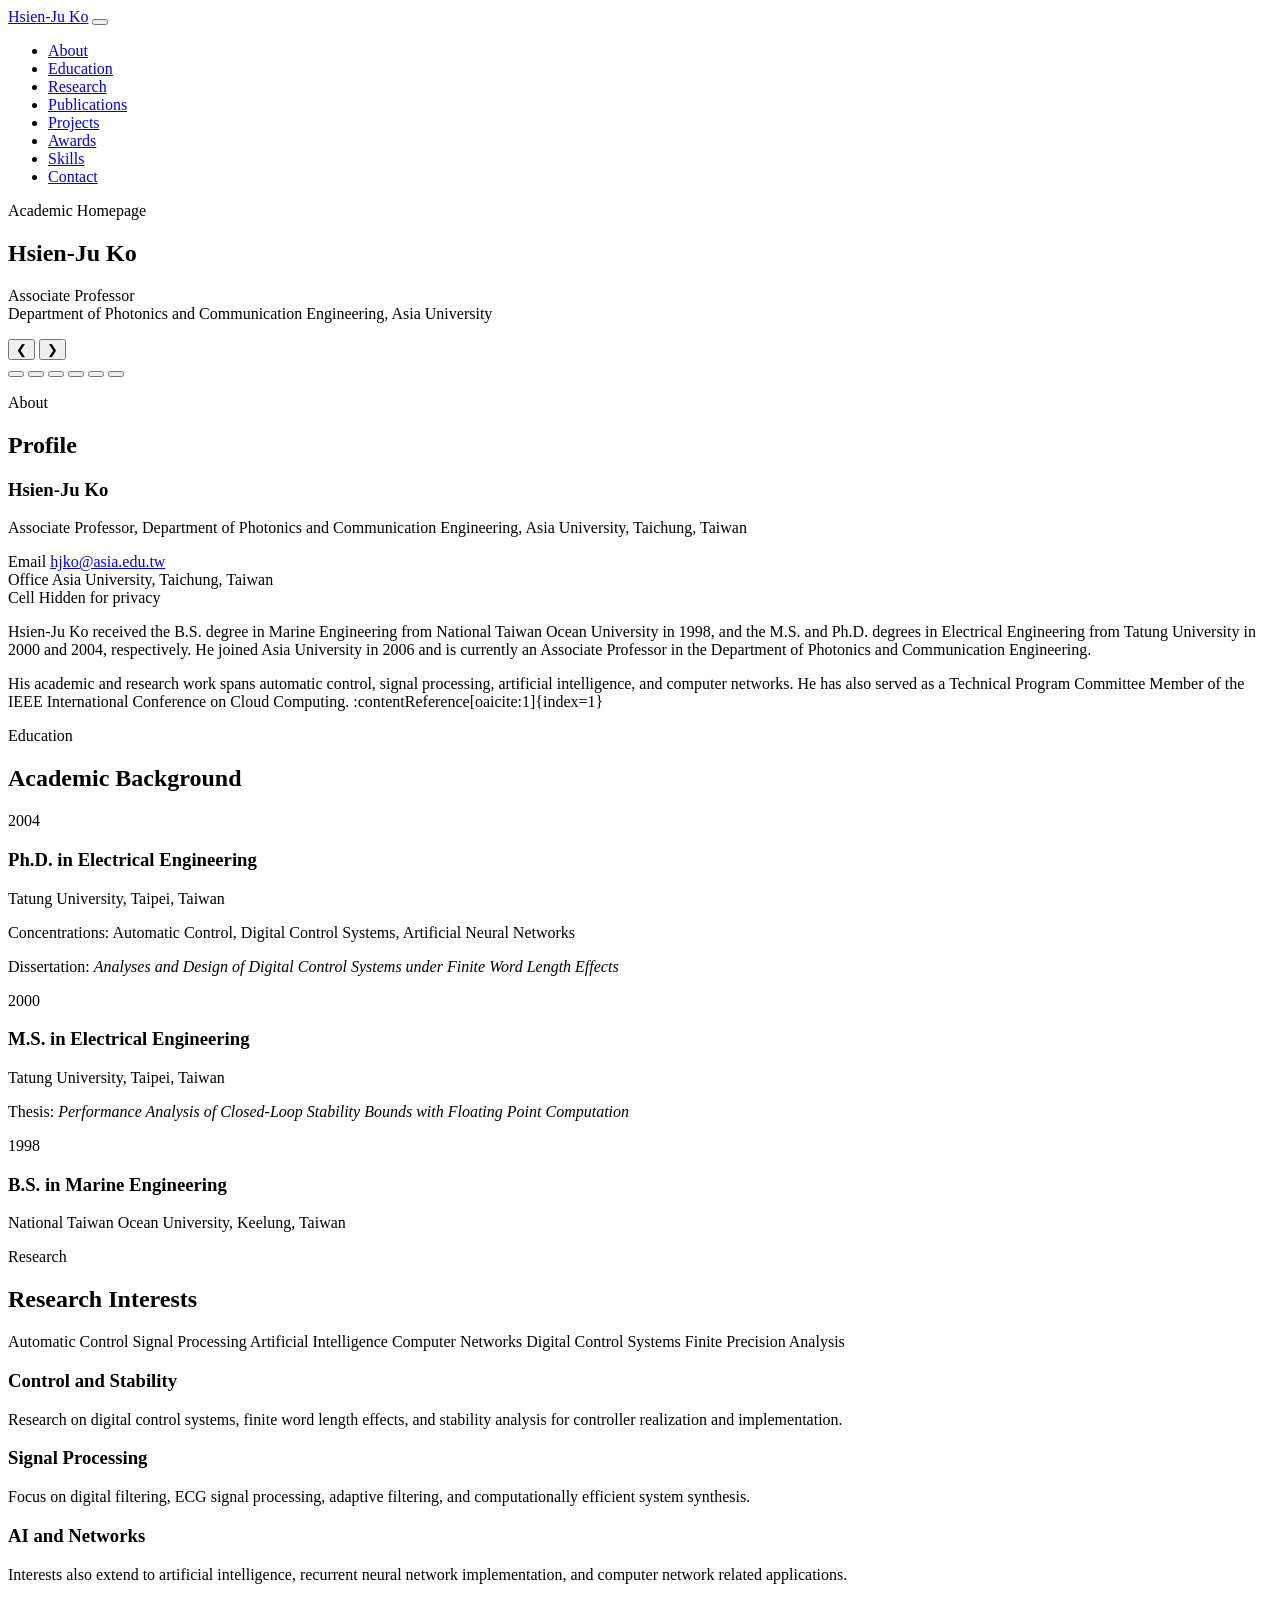
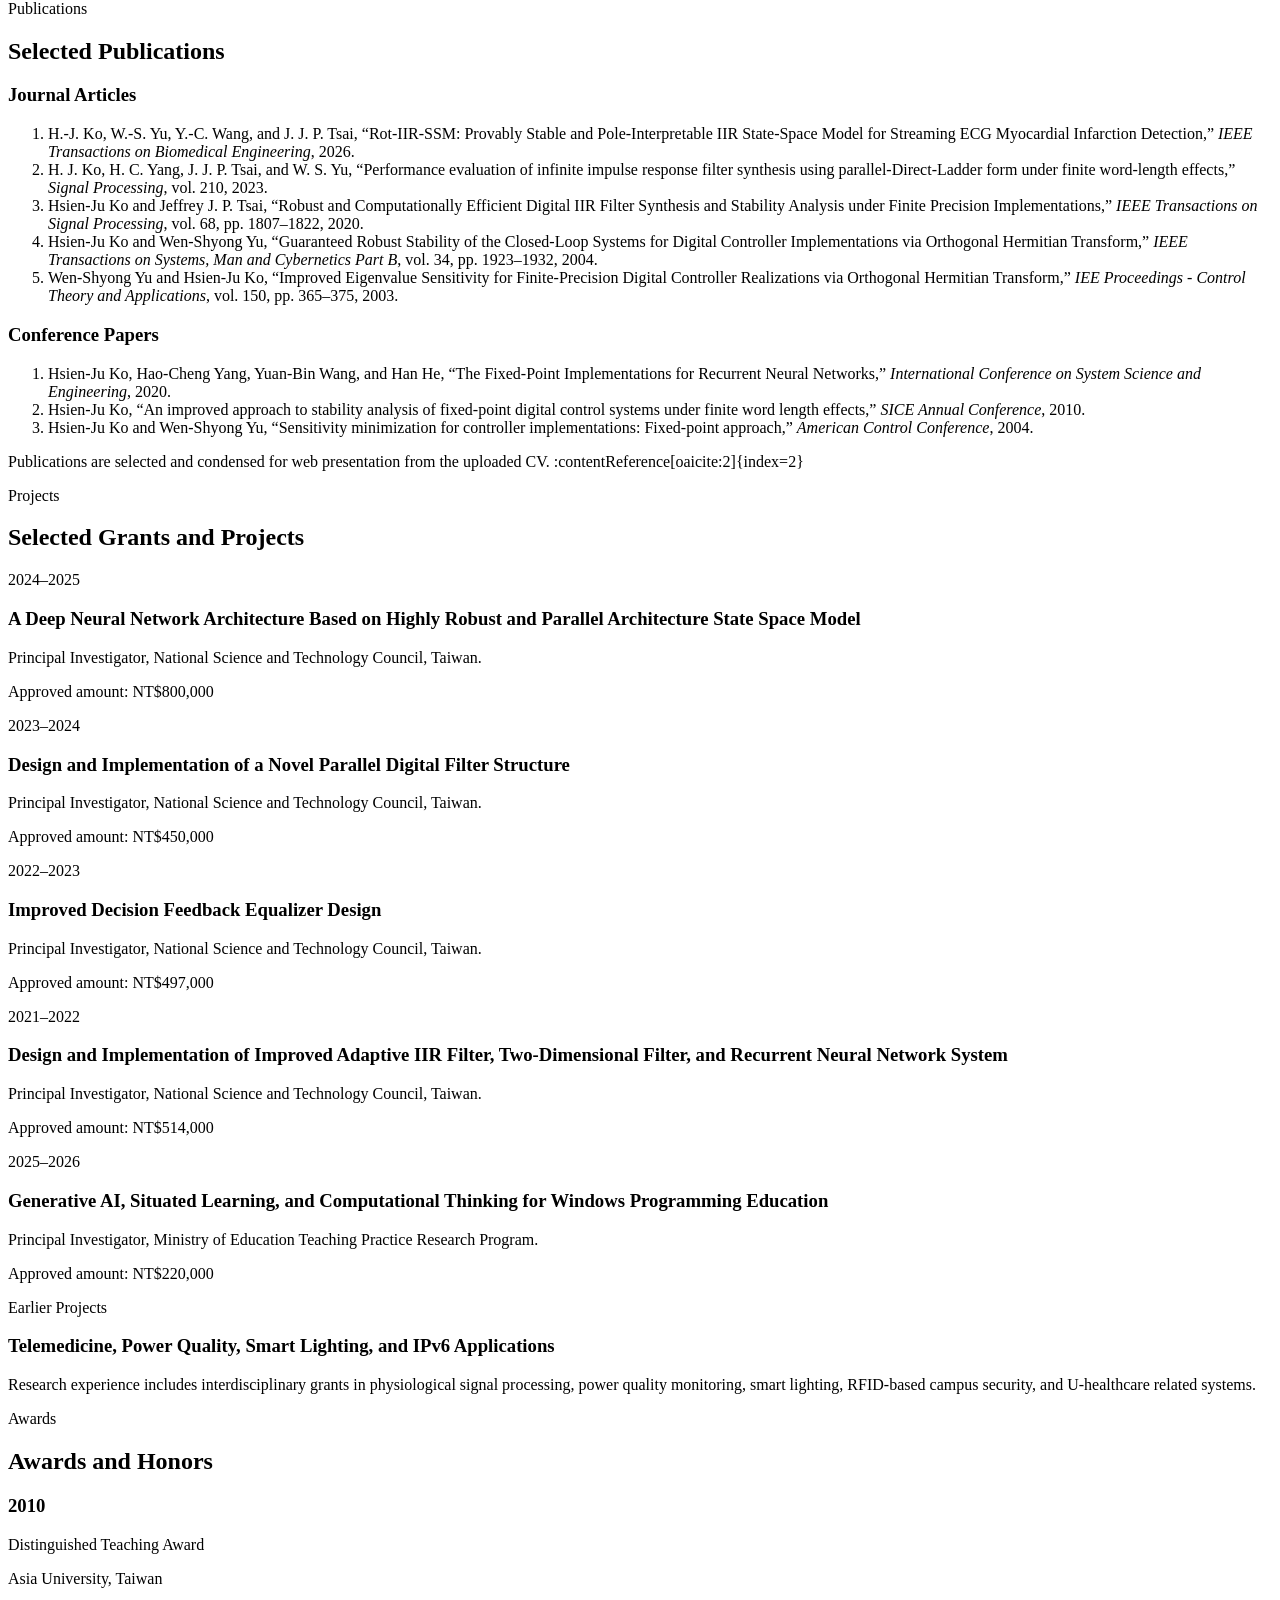
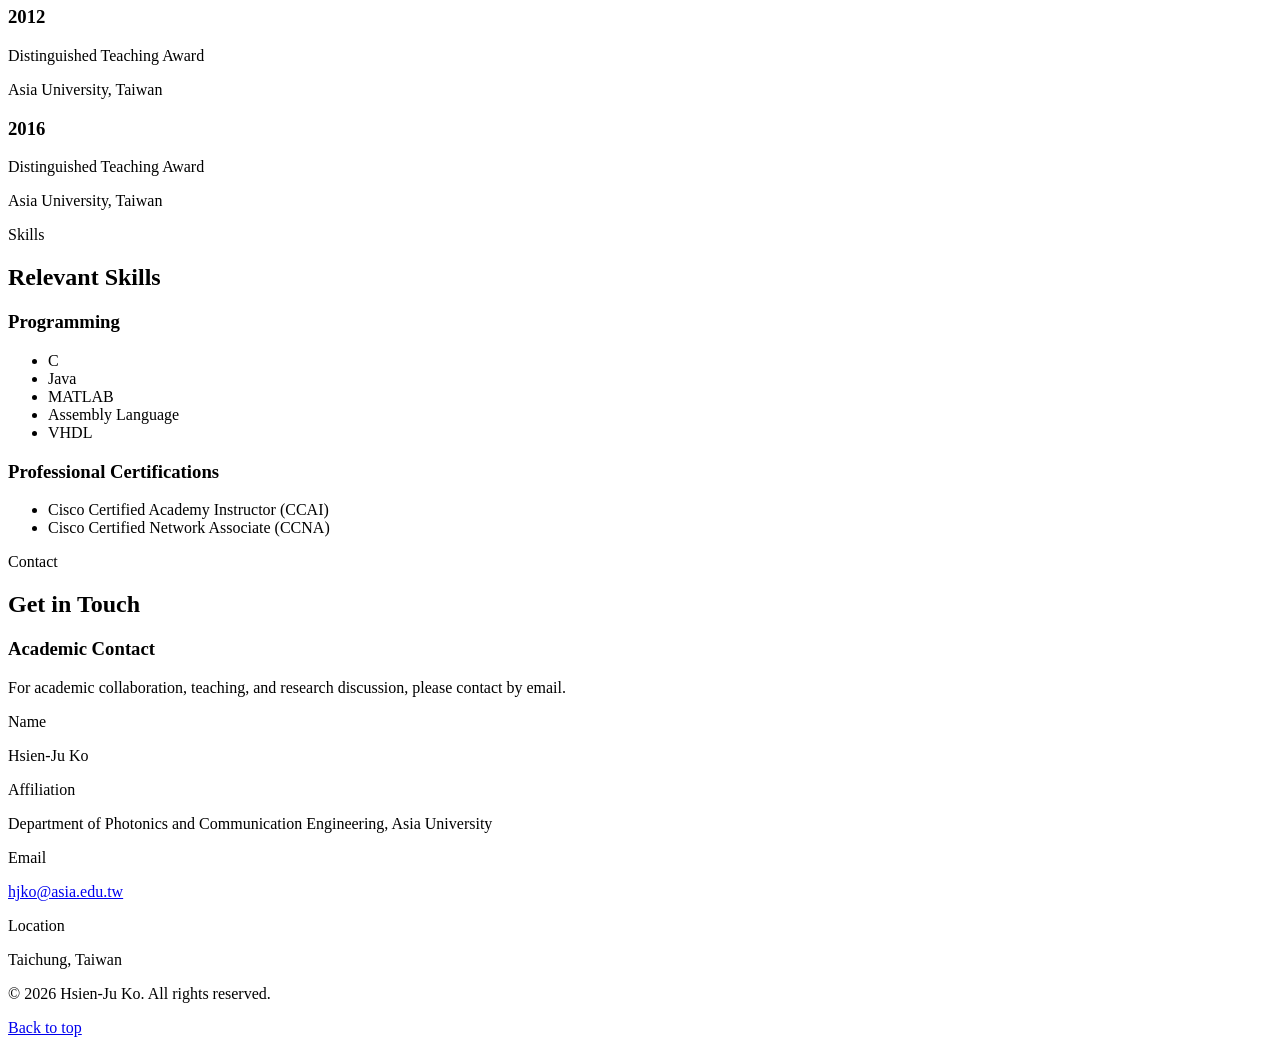
==== index.html @ 0664aa7e "Add files via upload" ====
<!DOCTYPE html>
<html lang="en">
<head>
  <meta charset="UTF-8" />
  <meta name="viewport" content="width=device-width, initial-scale=1.0" />
  <title>Hsien-Ju Ko | Academic Homepage</title>
  <meta
    name="description"
    content="Academic homepage of Hsien-Ju Ko, Associate Professor at Asia University."
  />
  <link rel="stylesheet" href="style.css" />
</head>
<body>
  <!-- 頂部固定導覽列 -->
  <header class="site-header" id="top">
    <nav class="navbar container">
      <a href="#top" class="brand">Hsien-Ju Ko</a>

      <button
        class="menu-toggle"
        id="menuToggle"
        aria-label="Open navigation menu"
        aria-expanded="false"
        aria-controls="navMenu"
      >
        <span></span>
        <span></span>
        <span></span>
      </button>

      <ul class="nav-menu" id="navMenu">
        <li><a href="#about">About</a></li>
        <li><a href="#education">Education</a></li>
        <li><a href="#research">Research</a></li>
        <li><a href="#publications">Publications</a></li>
        <li><a href="#projects">Projects</a></li>
        <li><a href="#awards">Awards</a></li>
        <li><a href="#skills">Skills</a></li>
        <li><a href="#contact">Contact</a></li>
      </ul>
    </nav>
  </header>

  <main>
    <!-- 首頁橫幅輪播 -->
    <section class="hero">
      <div class="hero-slider" id="heroSlider">
        <div class="slide active" style="background-image: url('DSC_8138.png');"></div>
        <div class="slide" style="background-image: url('DSC_8112.png');"></div>
        <div class="slide" style="background-image: url('DSC_8081.JPG');"></div>
        <div class="slide" style="background-image: url('DSC_8113.png');"></div>
        <div class="slide" style="background-image: url('DSC_8107.png');"></div>
        <div class="slide" style="background-image: url('DSC_8121.png');"></div>

        <div class="hero-overlay"></div>

        <!-- 標題文字不壓在正中央，改放左下 -->
        <div class="hero-content container">
          <p class="eyebrow">Academic Homepage</p>
          <h1>Hsien-Ju Ko</h1>
          <p class="hero-subtitle">
            Associate Professor<br />
            Department of Photonics and Communication Engineering, Asia University
          </p>
        </div>

        <button class="slider-btn prev" id="prevBtn" aria-label="Previous slide">&#10094;</button>
        <button class="slider-btn next" id="nextBtn" aria-label="Next slide">&#10095;</button>

        <div class="slider-dots" id="sliderDots" aria-label="Slider indicators">
          <button class="dot active" data-slide="0" aria-label="Go to slide 1"></button>
          <button class="dot" data-slide="1" aria-label="Go to slide 2"></button>
          <button class="dot" data-slide="2" aria-label="Go to slide 3"></button>
          <button class="dot" data-slide="3" aria-label="Go to slide 4"></button>
          <button class="dot" data-slide="4" aria-label="Go to slide 5"></button>
          <button class="dot" data-slide="5" aria-label="Go to slide 6"></button>
        </div>
      </div>
    </section>

    <!-- About -->
    <section class="section fade-in" id="about">
      <div class="container">
        <div class="section-heading">
          <p class="section-kicker">About</p>
          <h2>Profile</h2>
        </div>

        <div class="card two-column">
          <div>
            <h3 class="name-title">Hsien-Ju Ko</h3>
            <p class="muted">
              Associate Professor, Department of Photonics and Communication Engineering,
              Asia University, Taichung, Taiwan
            </p>
          </div>

          <div class="contact-mini">
            <div class="mini-item">
              <span class="mini-label">Email</span>
              <a href="mailto:hjko@asia.edu.tw">hjko@asia.edu.tw</a>
            </div>
            <div class="mini-item">
              <span class="mini-label">Office</span>
              <span>Asia University, Taichung, Taiwan</span>
            </div>
            <div class="mini-item">
              <span class="mini-label">Cell</span>
              <span>Hidden for privacy</span>
            </div>
          </div>
        </div>

        <div class="card">
          <p>
            Hsien-Ju Ko received the B.S. degree in Marine Engineering from National Taiwan Ocean
            University in 1998, and the M.S. and Ph.D. degrees in Electrical Engineering from
            Tatung University in 2000 and 2004, respectively. He joined Asia University in 2006
            and is currently an Associate Professor in the Department of Photonics and Communication
            Engineering.
          </p>
          <p>
            His academic and research work spans automatic control, signal processing,
            artificial intelligence, and computer networks. He has also served as a Technical
            Program Committee Member of the IEEE International Conference on Cloud Computing. :contentReference[oaicite:1]{index=1}
          </p>
        </div>
      </div>
    </section>

    <!-- Education -->
    <section class="section section-alt fade-in" id="education">
      <div class="container">
        <div class="section-heading">
          <p class="section-kicker">Education</p>
          <h2>Academic Background</h2>
        </div>

        <div class="timeline">
          <article class="timeline-item card">
            <div class="timeline-year">2004</div>
            <div class="timeline-content">
              <h3>Ph.D. in Electrical Engineering</h3>
              <p>Tatung University, Taipei, Taiwan</p>
              <p class="muted">
                Concentrations: Automatic Control, Digital Control Systems, Artificial Neural Networks
              </p>
              <p class="muted">
                Dissertation: <em>Analyses and Design of Digital Control Systems under Finite Word Length Effects</em>
              </p>
            </div>
          </article>

          <article class="timeline-item card">
            <div class="timeline-year">2000</div>
            <div class="timeline-content">
              <h3>M.S. in Electrical Engineering</h3>
              <p>Tatung University, Taipei, Taiwan</p>
              <p class="muted">
                Thesis: <em>Performance Analysis of Closed-Loop Stability Bounds with Floating Point Computation</em>
              </p>
            </div>
          </article>

          <article class="timeline-item card">
            <div class="timeline-year">1998</div>
            <div class="timeline-content">
              <h3>B.S. in Marine Engineering</h3>
              <p>National Taiwan Ocean University, Keelung, Taiwan</p>
            </div>
          </article>
        </div>
      </div>
    </section>

    <!-- Research -->
    <section class="section fade-in" id="research">
      <div class="container">
        <div class="section-heading">
          <p class="section-kicker">Research</p>
          <h2>Research Interests</h2>
        </div>

        <div class="chips">
          <span class="chip">Automatic Control</span>
          <span class="chip">Signal Processing</span>
          <span class="chip">Artificial Intelligence</span>
          <span class="chip">Computer Networks</span>
          <span class="chip">Digital Control Systems</span>
          <span class="chip">Finite Precision Analysis</span>
        </div>

        <div class="grid grid-3">
          <article class="card">
            <h3>Control and Stability</h3>
            <p>
              Research on digital control systems, finite word length effects, and stability
              analysis for controller realization and implementation.
            </p>
          </article>

          <article class="card">
            <h3>Signal Processing</h3>
            <p>
              Focus on digital filtering, ECG signal processing, adaptive filtering, and
              computationally efficient system synthesis.
            </p>
          </article>

          <article class="card">
            <h3>AI and Networks</h3>
            <p>
              Interests also extend to artificial intelligence, recurrent neural network
              implementation, and computer network related applications.
            </p>
          </article>
        </div>
      </div>
    </section>

    <!-- Publications -->
    <section class="section section-alt fade-in" id="publications">
      <div class="container">
        <div class="section-heading">
          <p class="section-kicker">Publications</p>
          <h2>Selected Publications</h2>
        </div>

        <div class="card">
          <h3>Journal Articles</h3>
          <ol class="pub-list">
            <li>
              H.-J. Ko, W.-S. Yu, Y.-C. Wang, and J. J. P. Tsai,
              “Rot-IIR-SSM: Provably Stable and Pole-Interpretable IIR State-Space Model for
              Streaming ECG Myocardial Infarction Detection,”
              <em>IEEE Transactions on Biomedical Engineering</em>, 2026.
            </li>
            <li>
              H. J. Ko, H. C. Yang, J. J. P. Tsai, and W. S. Yu,
              “Performance evaluation of infinite impulse response filter synthesis using
              parallel-Direct-Ladder form under finite word-length effects,”
              <em>Signal Processing</em>, vol. 210, 2023.
            </li>
            <li>
              Hsien-Ju Ko and Jeffrey J. P. Tsai,
              “Robust and Computationally Efficient Digital IIR Filter Synthesis and Stability
              Analysis under Finite Precision Implementations,”
              <em>IEEE Transactions on Signal Processing</em>, vol. 68, pp. 1807–1822, 2020.
            </li>
            <li>
              Hsien-Ju Ko and Wen-Shyong Yu,
              “Guaranteed Robust Stability of the Closed-Loop Systems for Digital Controller
              Implementations via Orthogonal Hermitian Transform,”
              <em>IEEE Transactions on Systems, Man and Cybernetics Part B</em>,
              vol. 34, pp. 1923–1932, 2004.
            </li>
            <li>
              Wen-Shyong Yu and Hsien-Ju Ko,
              “Improved Eigenvalue Sensitivity for Finite-Precision Digital Controller
              Realizations via Orthogonal Hermitian Transform,”
              <em>IEE Proceedings - Control Theory and Applications</em>,
              vol. 150, pp. 365–375, 2003.
            </li>
          </ol>
        </div>

        <div class="card">
          <h3>Conference Papers</h3>
          <ol class="pub-list">
            <li>
              Hsien-Ju Ko, Hao-Cheng Yang, Yuan-Bin Wang, and Han He,
              “The Fixed-Point Implementations for Recurrent Neural Networks,”
              <em>International Conference on System Science and Engineering</em>, 2020.
            </li>
            <li>
              Hsien-Ju Ko,
              “An improved approach to stability analysis of fixed-point digital control systems
              under finite word length effects,”
              <em>SICE Annual Conference</em>, 2010.
            </li>
            <li>
              Hsien-Ju Ko and Wen-Shyong Yu,
              “Sensitivity minimization for controller implementations: Fixed-point approach,”
              <em>American Control Conference</em>, 2004.
            </li>
          </ol>
          <p class="muted small-note">
            Publications are selected and condensed for web presentation from the uploaded CV. :contentReference[oaicite:2]{index=2}
          </p>
        </div>
      </div>
    </section>

    <!-- Projects -->
    <section class="section fade-in" id="projects">
      <div class="container">
        <div class="section-heading">
          <p class="section-kicker">Projects</p>
          <h2>Selected Grants and Projects</h2>
        </div>

        <div class="grid grid-2">
          <article class="card">
            <div class="project-meta">2024–2025</div>
            <h3>
              A Deep Neural Network Architecture Based on Highly Robust and Parallel Architecture
              State Space Model
            </h3>
            <p>
              Principal Investigator, National Science and Technology Council, Taiwan.
            </p>
            <p class="muted">Approved amount: NT$800,000</p>
          </article>

          <article class="card">
            <div class="project-meta">2023–2024</div>
            <h3>Design and Implementation of a Novel Parallel Digital Filter Structure</h3>
            <p>
              Principal Investigator, National Science and Technology Council, Taiwan.
            </p>
            <p class="muted">Approved amount: NT$450,000</p>
          </article>

          <article class="card">
            <div class="project-meta">2022–2023</div>
            <h3>Improved Decision Feedback Equalizer Design</h3>
            <p>
              Principal Investigator, National Science and Technology Council, Taiwan.
            </p>
            <p class="muted">Approved amount: NT$497,000</p>
          </article>

          <article class="card">
            <div class="project-meta">2021–2022</div>
            <h3>
              Design and Implementation of Improved Adaptive IIR Filter, Two-Dimensional Filter,
              and Recurrent Neural Network System
            </h3>
            <p>
              Principal Investigator, National Science and Technology Council, Taiwan.
            </p>
            <p class="muted">Approved amount: NT$514,000</p>
          </article>

          <article class="card">
            <div class="project-meta">2025–2026</div>
            <h3>
              Generative AI, Situated Learning, and Computational Thinking for Windows Programming Education
            </h3>
            <p>
              Principal Investigator, Ministry of Education Teaching Practice Research Program.
            </p>
            <p class="muted">Approved amount: NT$220,000</p>
          </article>

          <article class="card">
            <div class="project-meta">Earlier Projects</div>
            <h3>Telemedicine, Power Quality, Smart Lighting, and IPv6 Applications</h3>
            <p>
              Research experience includes interdisciplinary grants in physiological signal
              processing, power quality monitoring, smart lighting, RFID-based campus security,
              and U-healthcare related systems.
            </p>
          </article>
        </div>
      </div>
    </section>

    <!-- Awards -->
    <section class="section section-alt fade-in" id="awards">
      <div class="container">
        <div class="section-heading">
          <p class="section-kicker">Awards</p>
          <h2>Awards and Honors</h2>
        </div>

        <div class="grid grid-3">
          <article class="card center-card">
            <h3>2010</h3>
            <p>Distinguished Teaching Award</p>
            <p class="muted">Asia University, Taiwan</p>
          </article>

          <article class="card center-card">
            <h3>2012</h3>
            <p>Distinguished Teaching Award</p>
            <p class="muted">Asia University, Taiwan</p>
          </article>

          <article class="card center-card">
            <h3>2016</h3>
            <p>Distinguished Teaching Award</p>
            <p class="muted">Asia University, Taiwan</p>
          </article>
        </div>
      </div>
    </section>

    <!-- Skills -->
    <section class="section fade-in" id="skills">
      <div class="container">
        <div class="section-heading">
          <p class="section-kicker">Skills</p>
          <h2>Relevant Skills</h2>
        </div>

        <div class="grid grid-2">
          <article class="card">
            <h3>Programming</h3>
            <ul class="clean-list">
              <li>C</li>
              <li>Java</li>
              <li>MATLAB</li>
              <li>Assembly Language</li>
              <li>VHDL</li>
            </ul>
          </article>

          <article class="card">
            <h3>Professional Certifications</h3>
            <ul class="clean-list">
              <li>Cisco Certified Academy Instructor (CCAI)</li>
              <li>Cisco Certified Network Associate (CCNA)</li>
            </ul>
          </article>
        </div>
      </div>
    </section>

    <!-- Contact -->
    <section class="section section-alt fade-in" id="contact">
      <div class="container">
        <div class="section-heading">
          <p class="section-kicker">Contact</p>
          <h2>Get in Touch</h2>
        </div>

        <div class="card contact-card">
          <div>
            <h3>Academic Contact</h3>
            <p>
              For academic collaboration, teaching, and research discussion, please contact by email.
            </p>
          </div>

          <div class="contact-grid">
            <div>
              <span class="mini-label">Name</span>
              <p>Hsien-Ju Ko</p>
            </div>
            <div>
              <span class="mini-label">Affiliation</span>
              <p>Department of Photonics and Communication Engineering, Asia University</p>
            </div>
            <div>
              <span class="mini-label">Email</span>
              <p><a href="mailto:hjko@asia.edu.tw">hjko@asia.edu.tw</a></p>
            </div>
            <div>
              <span class="mini-label">Location</span>
              <p>Taichung, Taiwan</p>
            </div>
          </div>
        </div>
      </div>
    </section>
  </main>

  <footer class="site-footer">
    <div class="container footer-content">
      <p>© 2026 Hsien-Ju Ko. All rights reserved.</p>
      <a href="#top" class="back-top">Back to top</a>
    </div>
  </footer>

  <script src="script.js"></script>
</body>
</html>
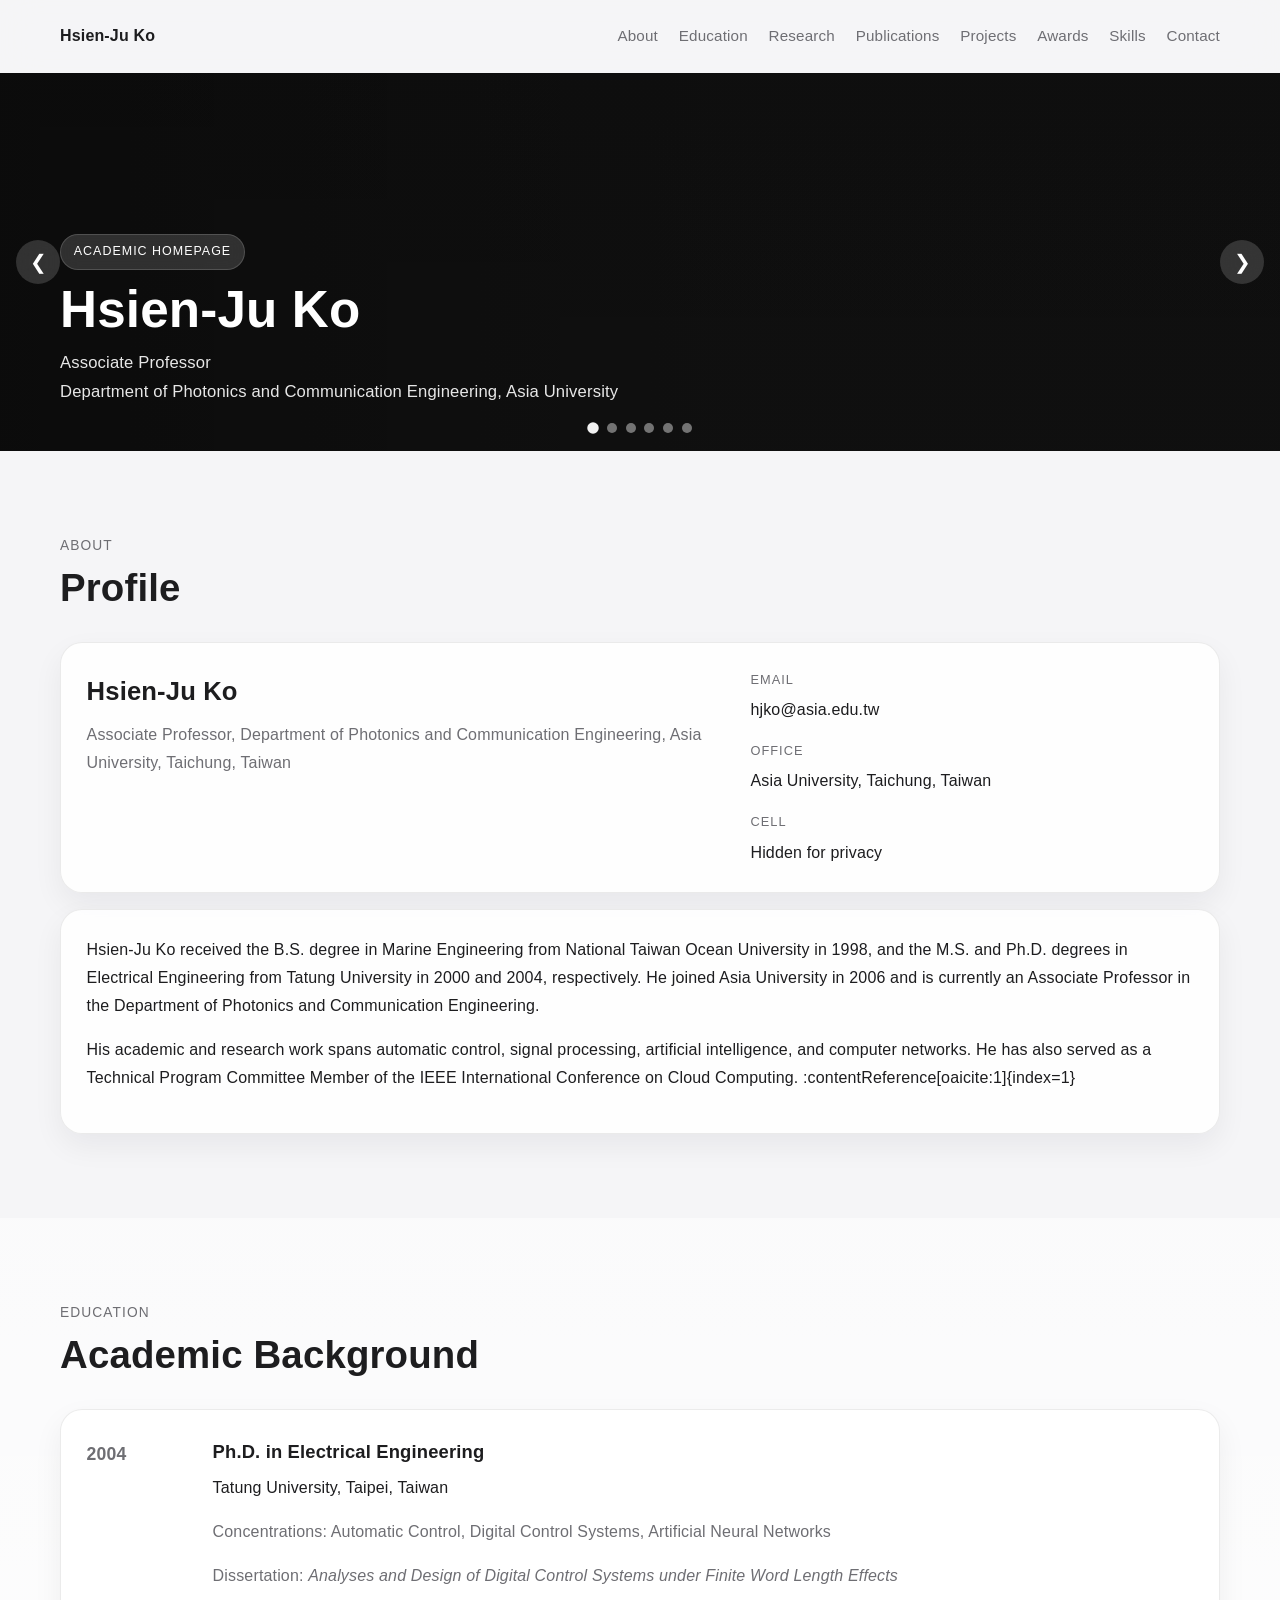
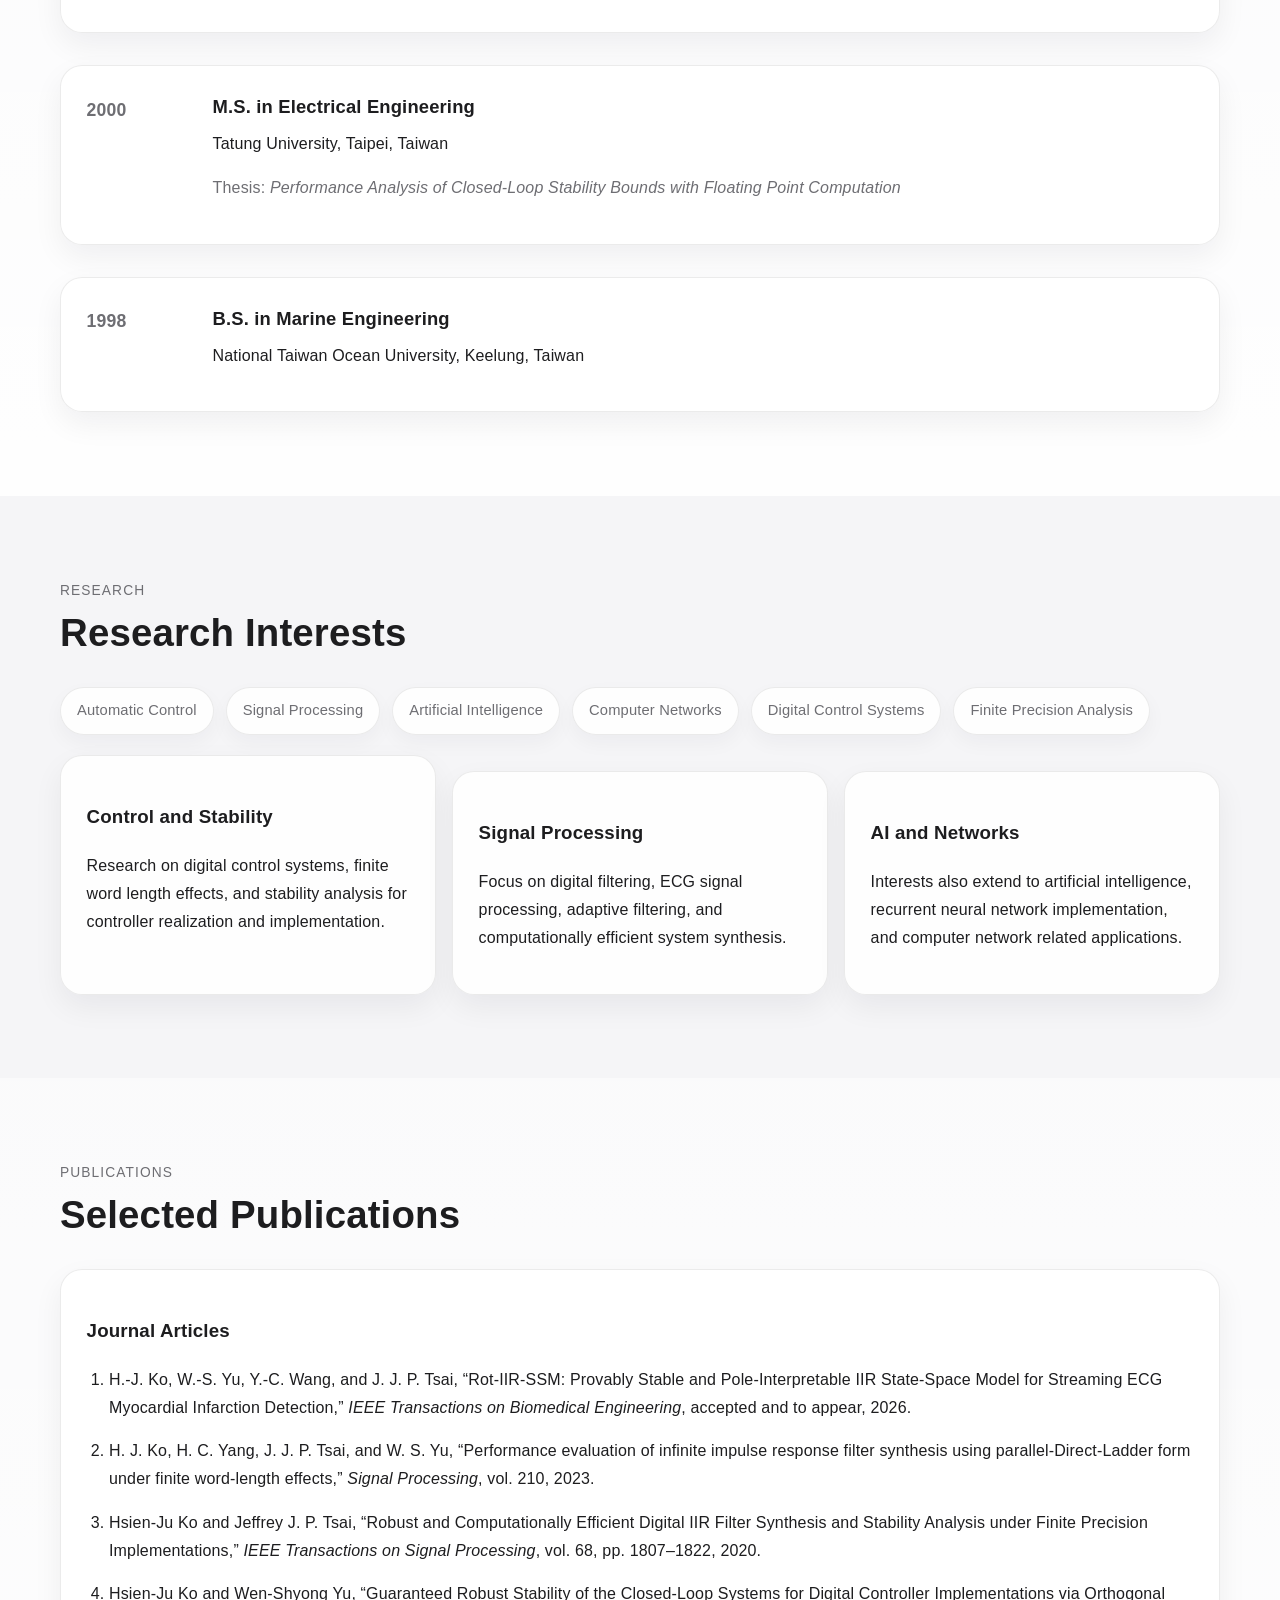
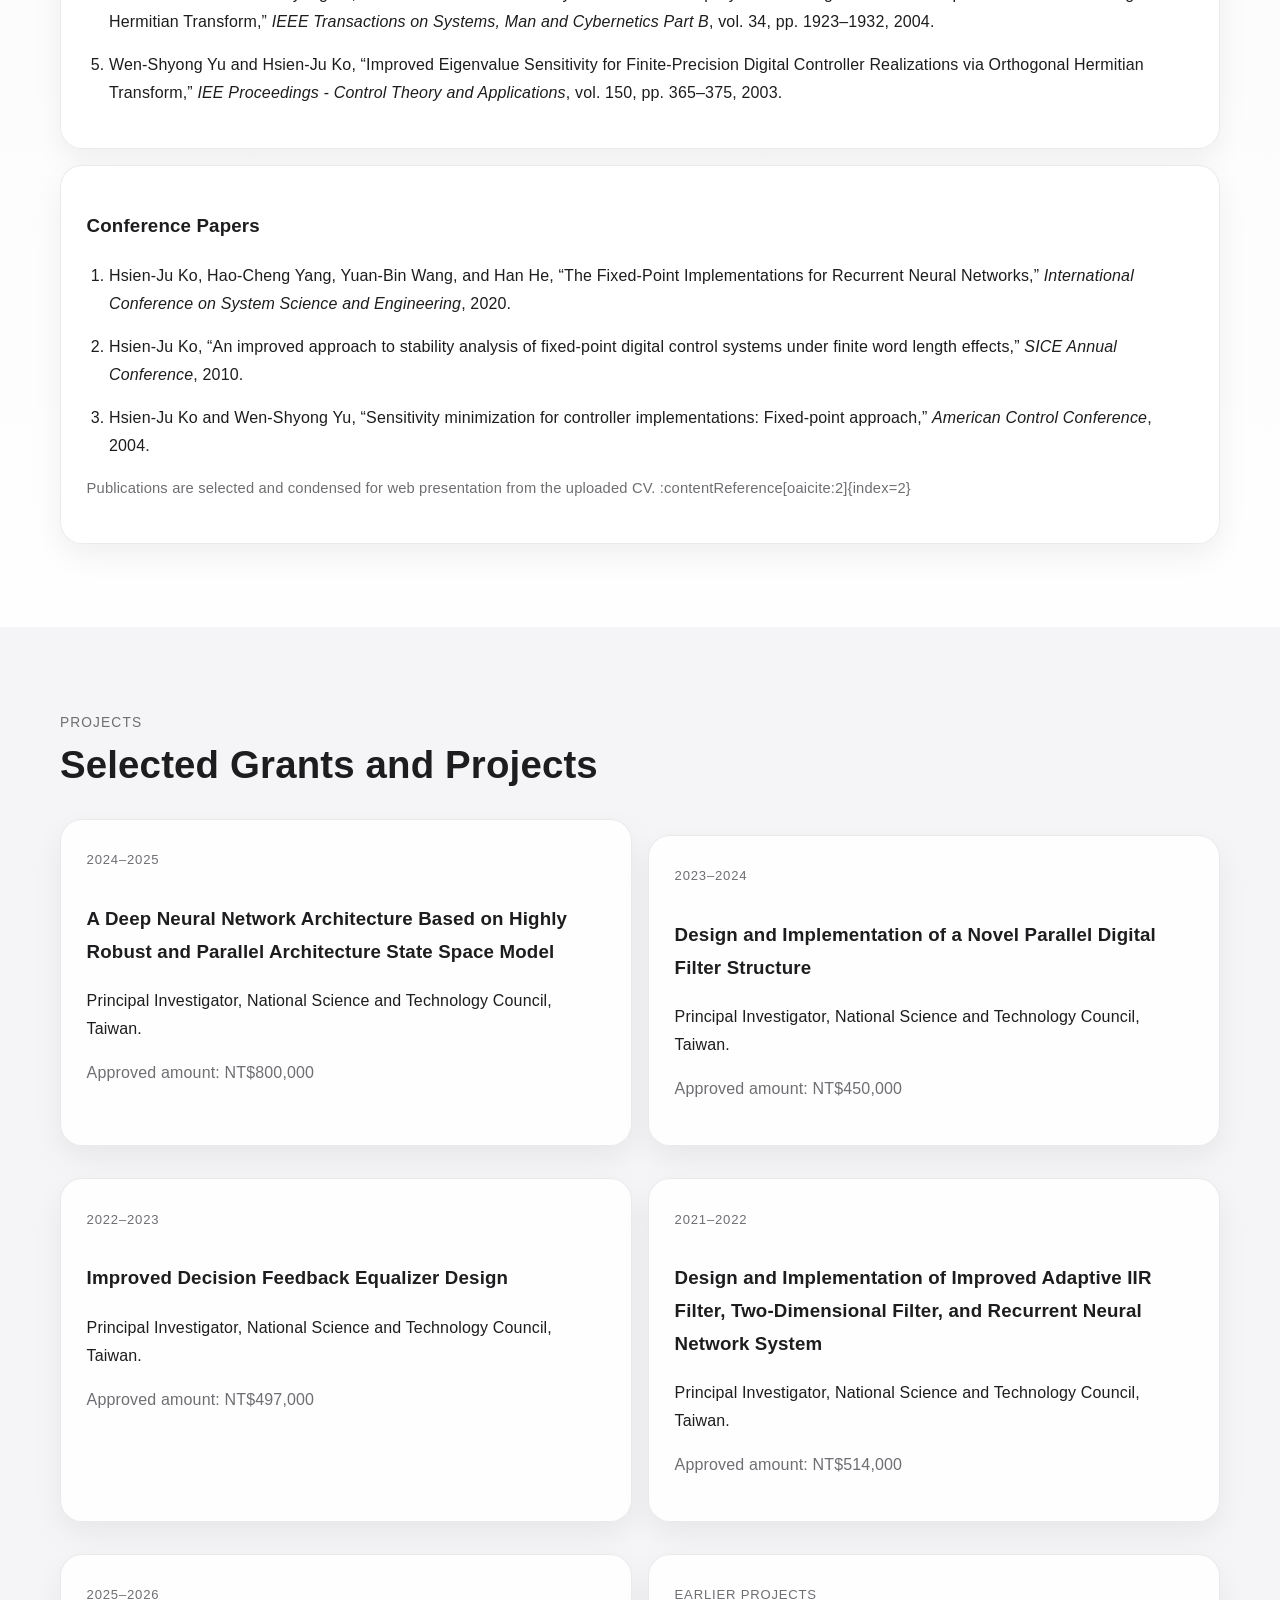
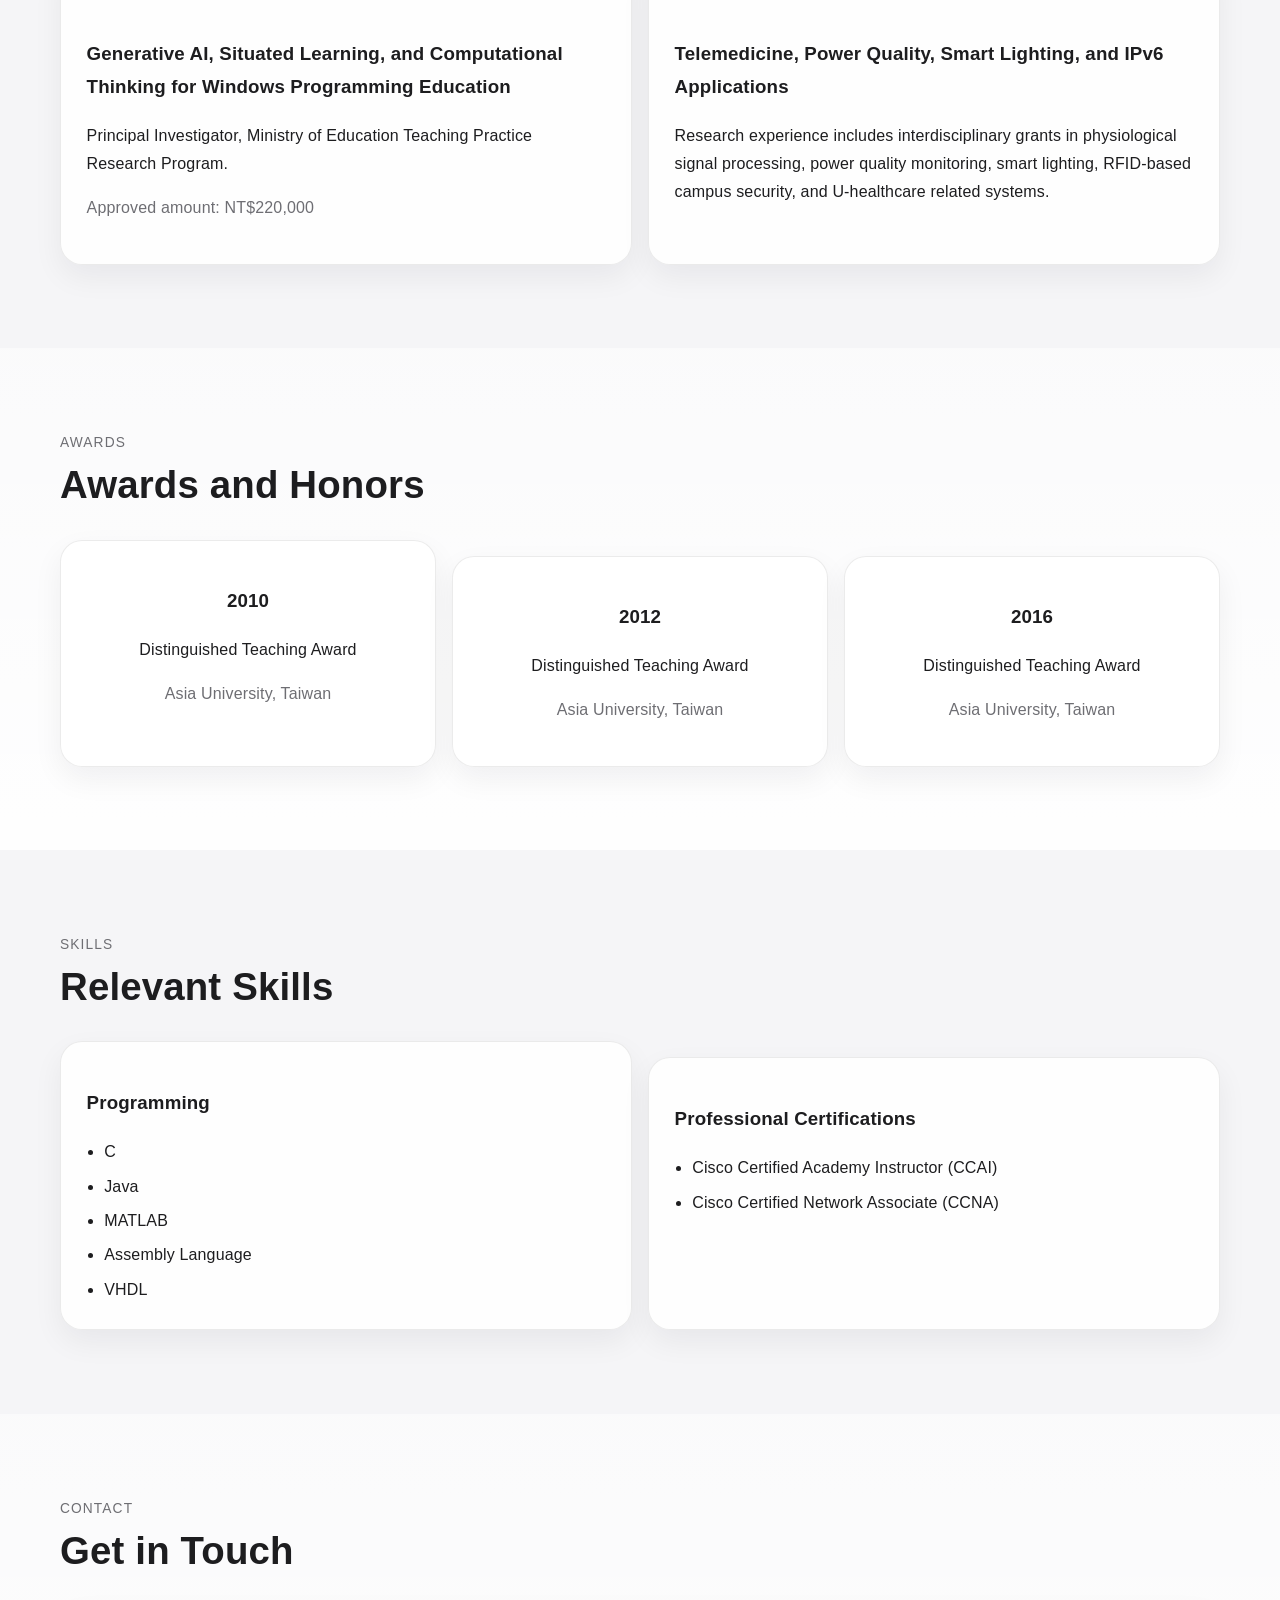
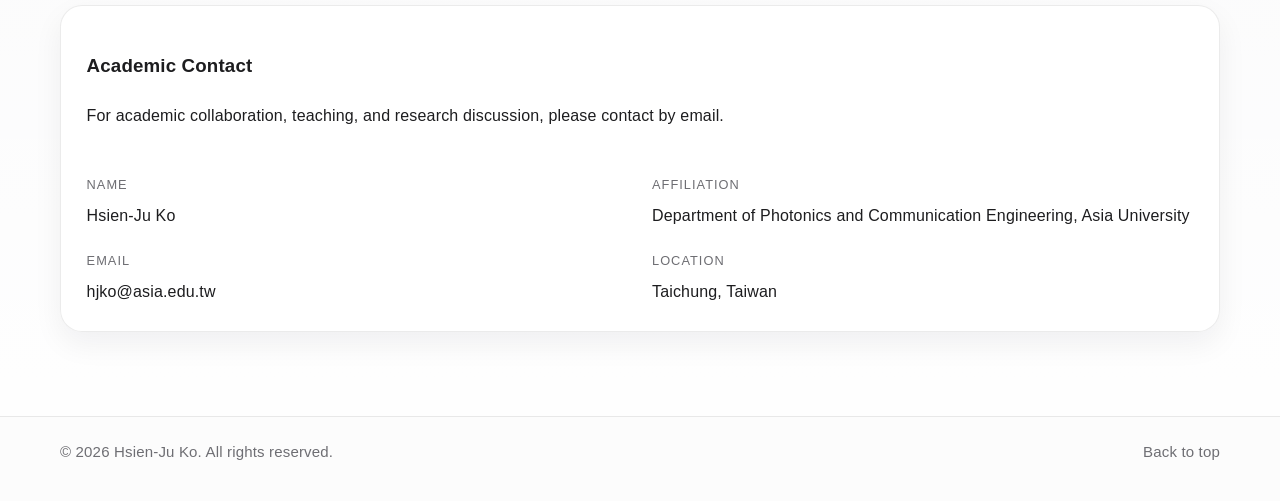
==== commit 6a678673: "Add files via upload" ====
--- a/index.html
+++ b/index.html
@@ -233,7 +233,7 @@
               H.-J. Ko, W.-S. Yu, Y.-C. Wang, and J. J. P. Tsai,
               “Rot-IIR-SSM: Provably Stable and Pole-Interpretable IIR State-Space Model for
               Streaming ECG Myocardial Infarction Detection,”
-              <em>IEEE Transactions on Biomedical Engineering</em>, 2026.
+              <em>IEEE Transactions on Biomedical Engineering</em>, accepted and to appear, 2026.
             </li>
             <li>
               H. J. Ko, H. C. Yang, J. J. P. Tsai, and W. S. Yu,
--- a/style.css
+++ b/style.css
@@ -0,0 +1,602 @@
+/* =========================
+   Apple-like 極簡學術個人網頁樣式
+   說明：
+   1. 採用大量留白與柔和灰階色系
+   2. 使用 system font，貼近 Apple 風格
+   3. 版面支援桌機、平板、手機
+   ========================= */
+
+:root {
+  --bg: #f5f5f7;
+  --bg-alt: #ffffff;
+  --text: #1d1d1f;
+  --text-soft: #6e6e73;
+  --line: rgba(0, 0, 0, 0.08);
+  --line-strong: rgba(0, 0, 0, 0.14);
+  --card: rgba(255, 255, 255, 0.86);
+  --shadow: 0 12px 30px rgba(15, 23, 42, 0.06);
+  --radius: 22px;
+  --radius-sm: 14px;
+  --nav-height: 72px;
+  --max-width: 1160px;
+  --accent: #0071e3;
+}
+
+* {
+  box-sizing: border-box;
+}
+
+html {
+  scroll-behavior: smooth;
+}
+
+body {
+  margin: 0;
+  color: var(--text);
+  background: var(--bg);
+  font-family: -apple-system, BlinkMacSystemFont, "Segoe UI", Roboto, Arial, sans-serif;
+  line-height: 1.75;
+  letter-spacing: 0.01em;
+}
+
+img {
+  max-width: 100%;
+  display: block;
+}
+
+a {
+  color: inherit;
+  text-decoration: none;
+}
+
+p {
+  margin: 0 0 1rem;
+}
+
+.container {
+  width: min(100% - 2rem, var(--max-width));
+  margin: 0 auto;
+}
+
+/* 導覽列 */
+.site-header {
+  position: sticky;
+  top: 0;
+  z-index: 1000;
+  background: rgba(245, 245, 247, 0.78);
+  backdrop-filter: saturate(180%) blur(18px);
+  border-bottom: 1px solid transparent;
+  transition: border-color 0.25s ease, box-shadow 0.25s ease;
+}
+
+.site-header.scrolled {
+  border-bottom-color: var(--line);
+  box-shadow: 0 8px 24px rgba(15, 23, 42, 0.04);
+}
+
+.navbar {
+  min-height: var(--nav-height);
+  display: flex;
+  align-items: center;
+  justify-content: space-between;
+  gap: 1rem;
+}
+
+.brand {
+  font-size: 1rem;
+  font-weight: 600;
+  letter-spacing: 0.01em;
+}
+
+.nav-menu {
+  display: flex;
+  align-items: center;
+  gap: 1.3rem;
+  list-style: none;
+  padding: 0;
+  margin: 0;
+}
+
+.nav-menu a {
+  font-size: 0.95rem;
+  color: var(--text-soft);
+  transition: color 0.2s ease;
+}
+
+.nav-menu a:hover {
+  color: var(--text);
+}
+
+.menu-toggle {
+  display: none;
+  width: 46px;
+  height: 46px;
+  border: 1px solid var(--line);
+  background: rgba(255, 255, 255, 0.75);
+  border-radius: 14px;
+  cursor: pointer;
+  padding: 0;
+  align-items: center;
+  justify-content: center;
+  flex-direction: column;
+  gap: 4px;
+}
+
+.menu-toggle span {
+  display: block;
+  width: 18px;
+  height: 2px;
+  background: var(--text);
+  border-radius: 999px;
+}
+
+/* Hero 輪播 */
+.hero {
+  position: relative;
+}
+
+.hero-slider {
+  position: relative;
+  height: 42vh;
+  min-height: 320px;
+  max-height: 520px;
+  overflow: hidden;
+  background: #111;
+}
+
+.slide {
+  position: absolute;
+  inset: 0;
+  background-size: cover;
+  background-position: center center;
+  opacity: 0;
+  transition: opacity 1s ease;
+  transform: scale(1.02);
+}
+
+.slide.active {
+  opacity: 1;
+}
+
+.hero-overlay {
+  position: absolute;
+  inset: 0;
+  background:
+    linear-gradient(180deg, rgba(0, 0, 0, 0.12), rgba(0, 0, 0, 0.08)),
+    linear-gradient(90deg, rgba(0, 0, 0, 0.28), rgba(0, 0, 0, 0.04) 55%);
+  z-index: 2;
+}
+
+.hero-content {
+  position: absolute;
+  left: 0;
+  right: 0;
+  bottom: 2.8rem;
+  z-index: 3;
+  color: #fff;
+}
+
+.eyebrow {
+  display: inline-block;
+  margin-bottom: 0.8rem;
+  padding: 0.35rem 0.8rem;
+  border-radius: 999px;
+  font-size: 0.78rem;
+  letter-spacing: 0.08em;
+  text-transform: uppercase;
+  background: rgba(255, 255, 255, 0.15);
+  border: 1px solid rgba(255, 255, 255, 0.16);
+  backdrop-filter: blur(10px);
+}
+
+.hero h1 {
+  margin: 0 0 0.65rem;
+  font-size: clamp(2rem, 4vw, 3.4rem);
+  line-height: 1.08;
+  font-weight: 600;
+}
+
+.hero-subtitle {
+  max-width: 620px;
+  font-size: clamp(0.98rem, 1.3vw, 1.15rem);
+  color: rgba(255, 255, 255, 0.9);
+  margin: 0;
+}
+
+.slider-btn {
+  position: absolute;
+  top: 50%;
+  transform: translateY(-50%);
+  z-index: 4;
+  width: 44px;
+  height: 44px;
+  border: none;
+  border-radius: 999px;
+  background: rgba(255, 255, 255, 0.16);
+  color: #fff;
+  font-size: 1.25rem;
+  cursor: pointer;
+  backdrop-filter: blur(10px);
+  transition: background 0.2s ease;
+}
+
+.slider-btn:hover {
+  background: rgba(255, 255, 255, 0.26);
+}
+
+.slider-btn.prev {
+  left: 1rem;
+}
+
+.slider-btn.next {
+  right: 1rem;
+}
+
+.slider-dots {
+  position: absolute;
+  left: 50%;
+  bottom: 1.1rem;
+  transform: translateX(-50%);
+  display: flex;
+  gap: 0.55rem;
+  z-index: 4;
+}
+
+.dot {
+  width: 10px;
+  height: 10px;
+  border: none;
+  padding: 0;
+  border-radius: 50%;
+  background: rgba(255, 255, 255, 0.42);
+  cursor: pointer;
+  transition: transform 0.2s ease, background 0.2s ease;
+}
+
+.dot.active {
+  background: rgba(255, 255, 255, 0.95);
+  transform: scale(1.15);
+}
+
+/* 區塊 */
+.section {
+  padding: 5.2rem 0;
+}
+
+.section-alt {
+  background: linear-gradient(180deg, rgba(255,255,255,0.55), rgba(255,255,255,0.92));
+}
+
+.section-heading {
+  margin-bottom: 2rem;
+}
+
+.section-kicker {
+  color: var(--text-soft);
+  font-size: 0.86rem;
+  letter-spacing: 0.08em;
+  text-transform: uppercase;
+  margin-bottom: 0.5rem;
+}
+
+.section-heading h2 {
+  margin: 0;
+  font-size: clamp(1.8rem, 3vw, 2.6rem);
+  line-height: 1.15;
+  font-weight: 600;
+}
+
+/* 卡片 */
+.card {
+  background: var(--card);
+  border: 1px solid var(--line);
+  border-radius: var(--radius);
+  padding: 1.6rem;
+  box-shadow: var(--shadow);
+  backdrop-filter: blur(10px);
+}
+
+.card + .card {
+  margin-top: 1rem;
+}
+
+.two-column {
+  display: grid;
+  grid-template-columns: 1.3fr 0.9fr;
+  gap: 1.5rem;
+  align-items: start;
+}
+
+.name-title {
+  margin-top: 0;
+  margin-bottom: 0.45rem;
+  font-size: 1.6rem;
+  font-weight: 600;
+}
+
+.muted {
+  color: var(--text-soft);
+}
+
+.small-note {
+  font-size: 0.92rem;
+  margin-top: 1rem;
+}
+
+.contact-mini {
+  display: grid;
+  gap: 1rem;
+}
+
+.mini-item {
+  display: grid;
+  gap: 0.3rem;
+}
+
+.mini-label {
+  font-size: 0.8rem;
+  text-transform: uppercase;
+  letter-spacing: 0.08em;
+  color: var(--text-soft);
+}
+
+/* Grid */
+.grid {
+  display: grid;
+  gap: 1rem;
+}
+
+.grid-2 {
+  grid-template-columns: repeat(2, minmax(0, 1fr));
+}
+
+.grid-3 {
+  grid-template-columns: repeat(3, minmax(0, 1fr));
+}
+
+.center-card {
+  text-align: center;
+}
+
+/* Timeline */
+.timeline {
+  display: grid;
+  gap: 1rem;
+}
+
+.timeline-item {
+  display: grid;
+  grid-template-columns: 110px 1fr;
+  gap: 1rem;
+  align-items: start;
+}
+
+.timeline-year {
+  font-size: 1.1rem;
+  font-weight: 600;
+  color: var(--text-soft);
+  padding-top: 0.2rem;
+}
+
+.timeline-content h3 {
+  margin: 0 0 0.4rem;
+  font-size: 1.15rem;
+  font-weight: 600;
+}
+
+/* Research chips */
+.chips {
+  display: flex;
+  flex-wrap: wrap;
+  gap: 0.75rem;
+  margin-bottom: 1.25rem;
+}
+
+.chip {
+  display: inline-flex;
+  align-items: center;
+  padding: 0.65rem 1rem;
+  border-radius: 999px;
+  background: rgba(255, 255, 255, 0.88);
+  border: 1px solid var(--line);
+  color: var(--text-soft);
+  font-size: 0.92rem;
+  box-shadow: 0 8px 20px rgba(15, 23, 42, 0.04);
+}
+
+/* Publications */
+.pub-list {
+  margin: 0;
+  padding-left: 1.4rem;
+}
+
+.pub-list li {
+  margin-bottom: 0.95rem;
+}
+
+/* Projects */
+.project-meta {
+  display: inline-block;
+  margin-bottom: 0.75rem;
+  font-size: 0.82rem;
+  color: var(--text-soft);
+  letter-spacing: 0.06em;
+  text-transform: uppercase;
+}
+
+/* Skills list */
+.clean-list {
+  margin: 0;
+  padding-left: 1.1rem;
+}
+
+.clean-list li + li {
+  margin-top: 0.4rem;
+}
+
+/* Contact */
+.contact-card {
+  display: grid;
+  gap: 1.5rem;
+}
+
+.contact-grid {
+  display: grid;
+  grid-template-columns: repeat(2, minmax(0, 1fr));
+  gap: 1rem 1.5rem;
+}
+
+.contact-grid p {
+  margin: 0.25rem 0 0;
+}
+
+/* Footer */
+.site-footer {
+  padding: 1.4rem 0 2.2rem;
+  border-top: 1px solid var(--line);
+  background: rgba(255, 255, 255, 0.7);
+}
+
+.footer-content {
+  display: flex;
+  align-items: center;
+  justify-content: space-between;
+  gap: 1rem;
+}
+
+.footer-content p {
+  margin: 0;
+  color: var(--text-soft);
+  font-size: 0.94rem;
+}
+
+.back-top {
+  color: var(--text-soft);
+  font-size: 0.94rem;
+}
+
+.back-top:hover {
+  color: var(--text);
+}
+
+/* 淡入動畫 */
+.fade-in {
+  opacity: 0;
+  transform: translateY(24px);
+  transition: opacity 0.8s ease, transform 0.8s ease;
+}
+
+.fade-in.show {
+  opacity: 1;
+  transform: translateY(0);
+}
+
+/* RWD */
+@media (max-width: 960px) {
+  .grid-3 {
+    grid-template-columns: 1fr 1fr;
+  }
+
+  .two-column,
+  .grid-2,
+  .contact-grid {
+    grid-template-columns: 1fr;
+  }
+
+  .timeline-item {
+    grid-template-columns: 1fr;
+    gap: 0.5rem;
+  }
+
+  .hero-slider {
+    height: 38vh;
+    min-height: 300px;
+  }
+}
+
+@media (max-width: 768px) {
+  .menu-toggle {
+    display: inline-flex;
+  }
+
+  .nav-menu {
+    position: absolute;
+    top: calc(100% + 0.6rem);
+    right: 1rem;
+    width: min(320px, calc(100% - 2rem));
+    background: rgba(255, 255, 255, 0.95);
+    border: 1px solid var(--line);
+    border-radius: 20px;
+    box-shadow: 0 18px 36px rgba(15, 23, 42, 0.08);
+    padding: 0.9rem;
+    display: none;
+    flex-direction: column;
+    align-items: stretch;
+    gap: 0.3rem;
+  }
+
+  .nav-menu.open {
+    display: flex;
+  }
+
+  .nav-menu li {
+    width: 100%;
+  }
+
+  .nav-menu a {
+    display: block;
+    width: 100%;
+    padding: 0.8rem 0.9rem;
+    border-radius: 12px;
+  }
+
+  .nav-menu a:hover {
+    background: rgba(0, 0, 0, 0.04);
+  }
+
+  .slider-btn {
+    width: 38px;
+    height: 38px;
+  }
+
+  .hero-content {
+    bottom: 3.3rem;
+  }
+
+  .section {
+    padding: 4rem 0;
+  }
+
+  .card {
+    padding: 1.25rem;
+  }
+}
+
+@media (max-width: 560px) {
+  .hero-slider {
+    height: 34vh;
+    min-height: 260px;
+    max-height: 360px;
+  }
+
+  .hero-content {
+    bottom: 3.4rem;
+  }
+
+  .hero h1 {
+    font-size: 1.8rem;
+  }
+
+  .hero-subtitle {
+    font-size: 0.95rem;
+  }
+
+  .grid-3 {
+    grid-template-columns: 1fr;
+  }
+
+  .footer-content {
+    flex-direction: column;
+    align-items: flex-start;
+  }
+}
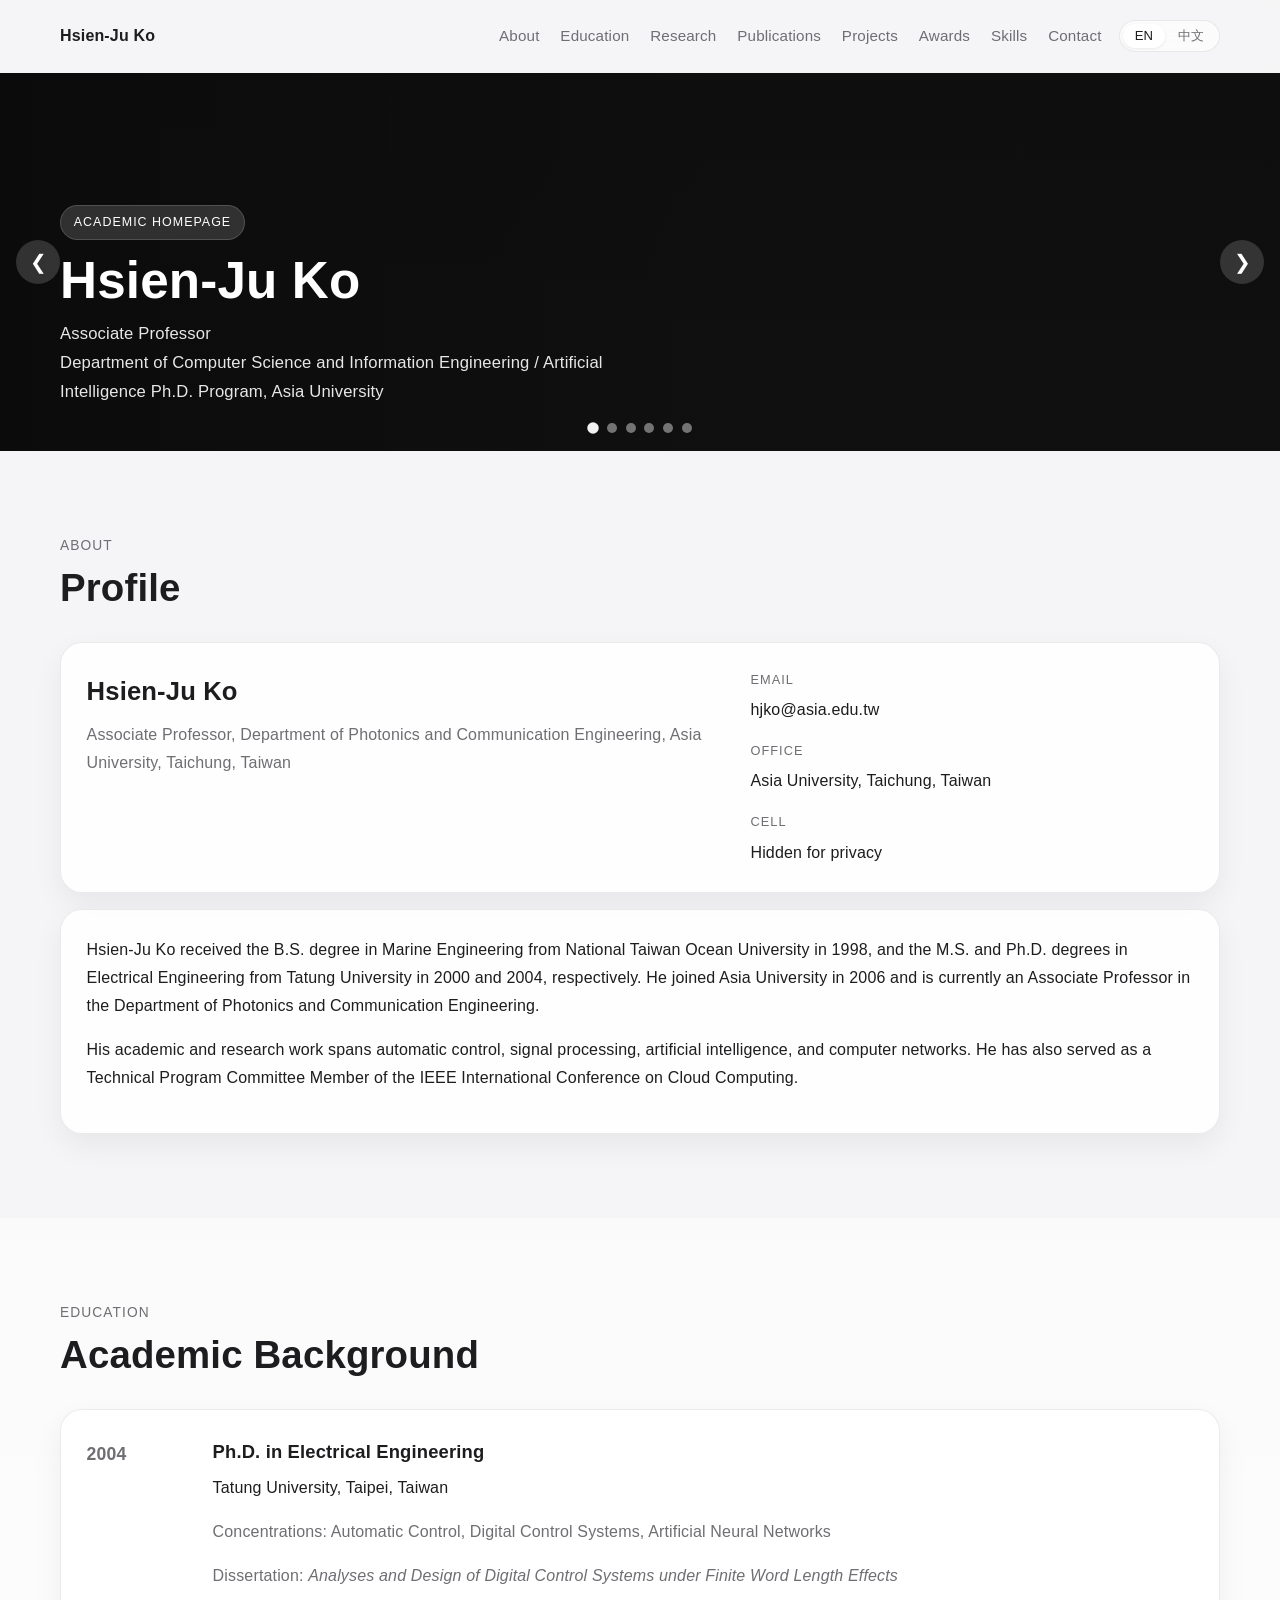
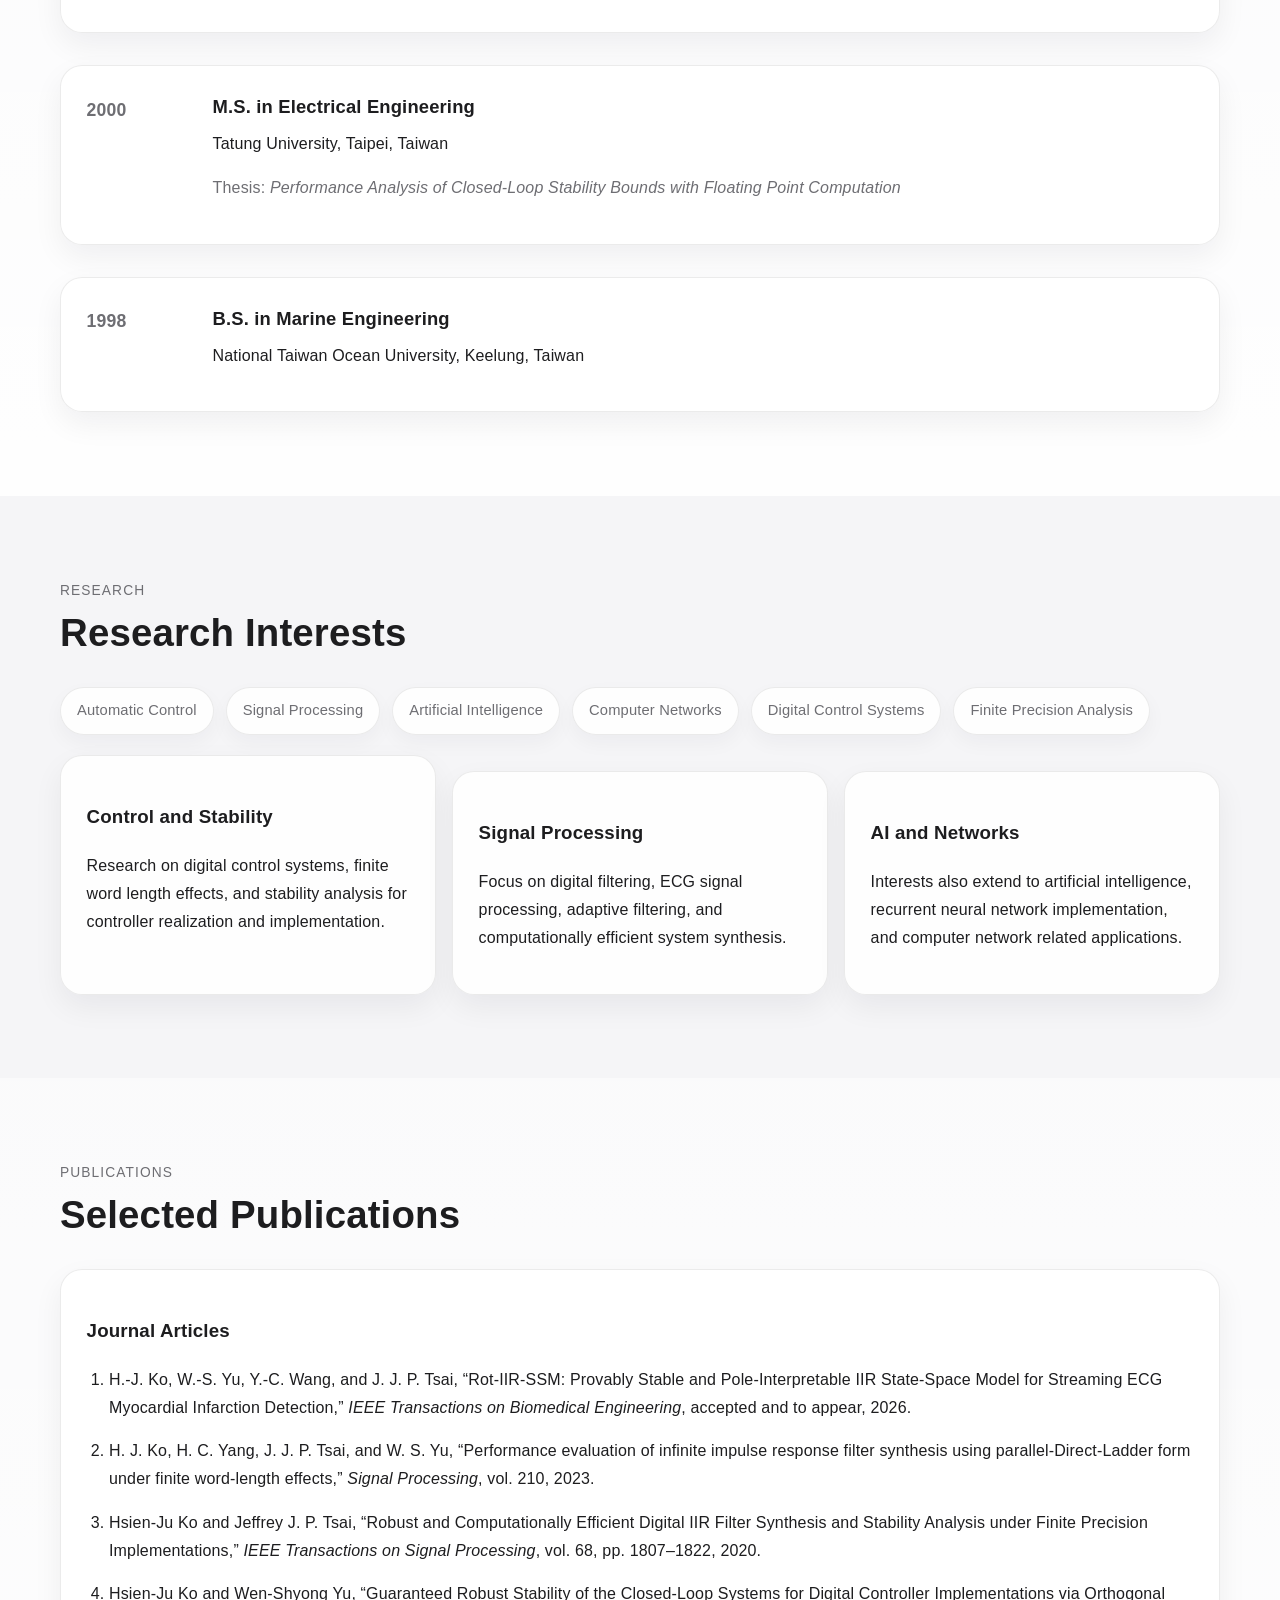
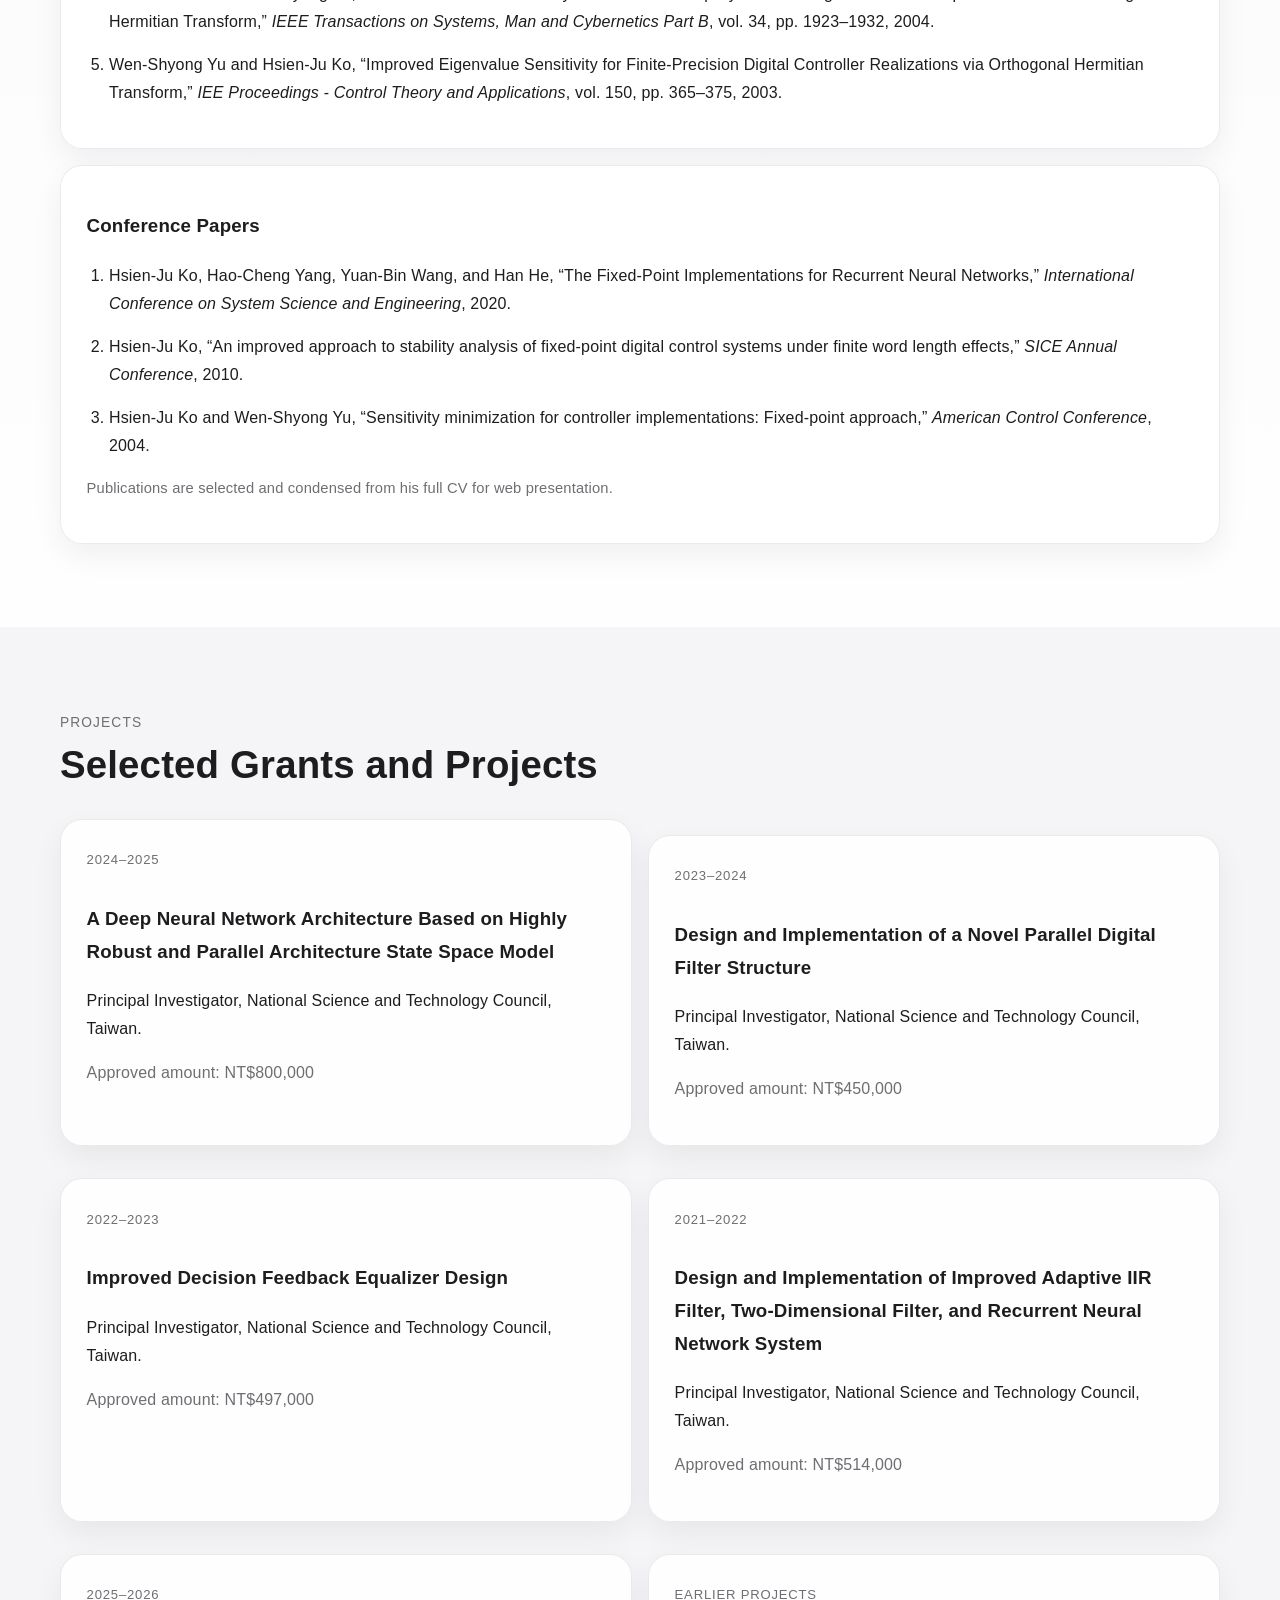
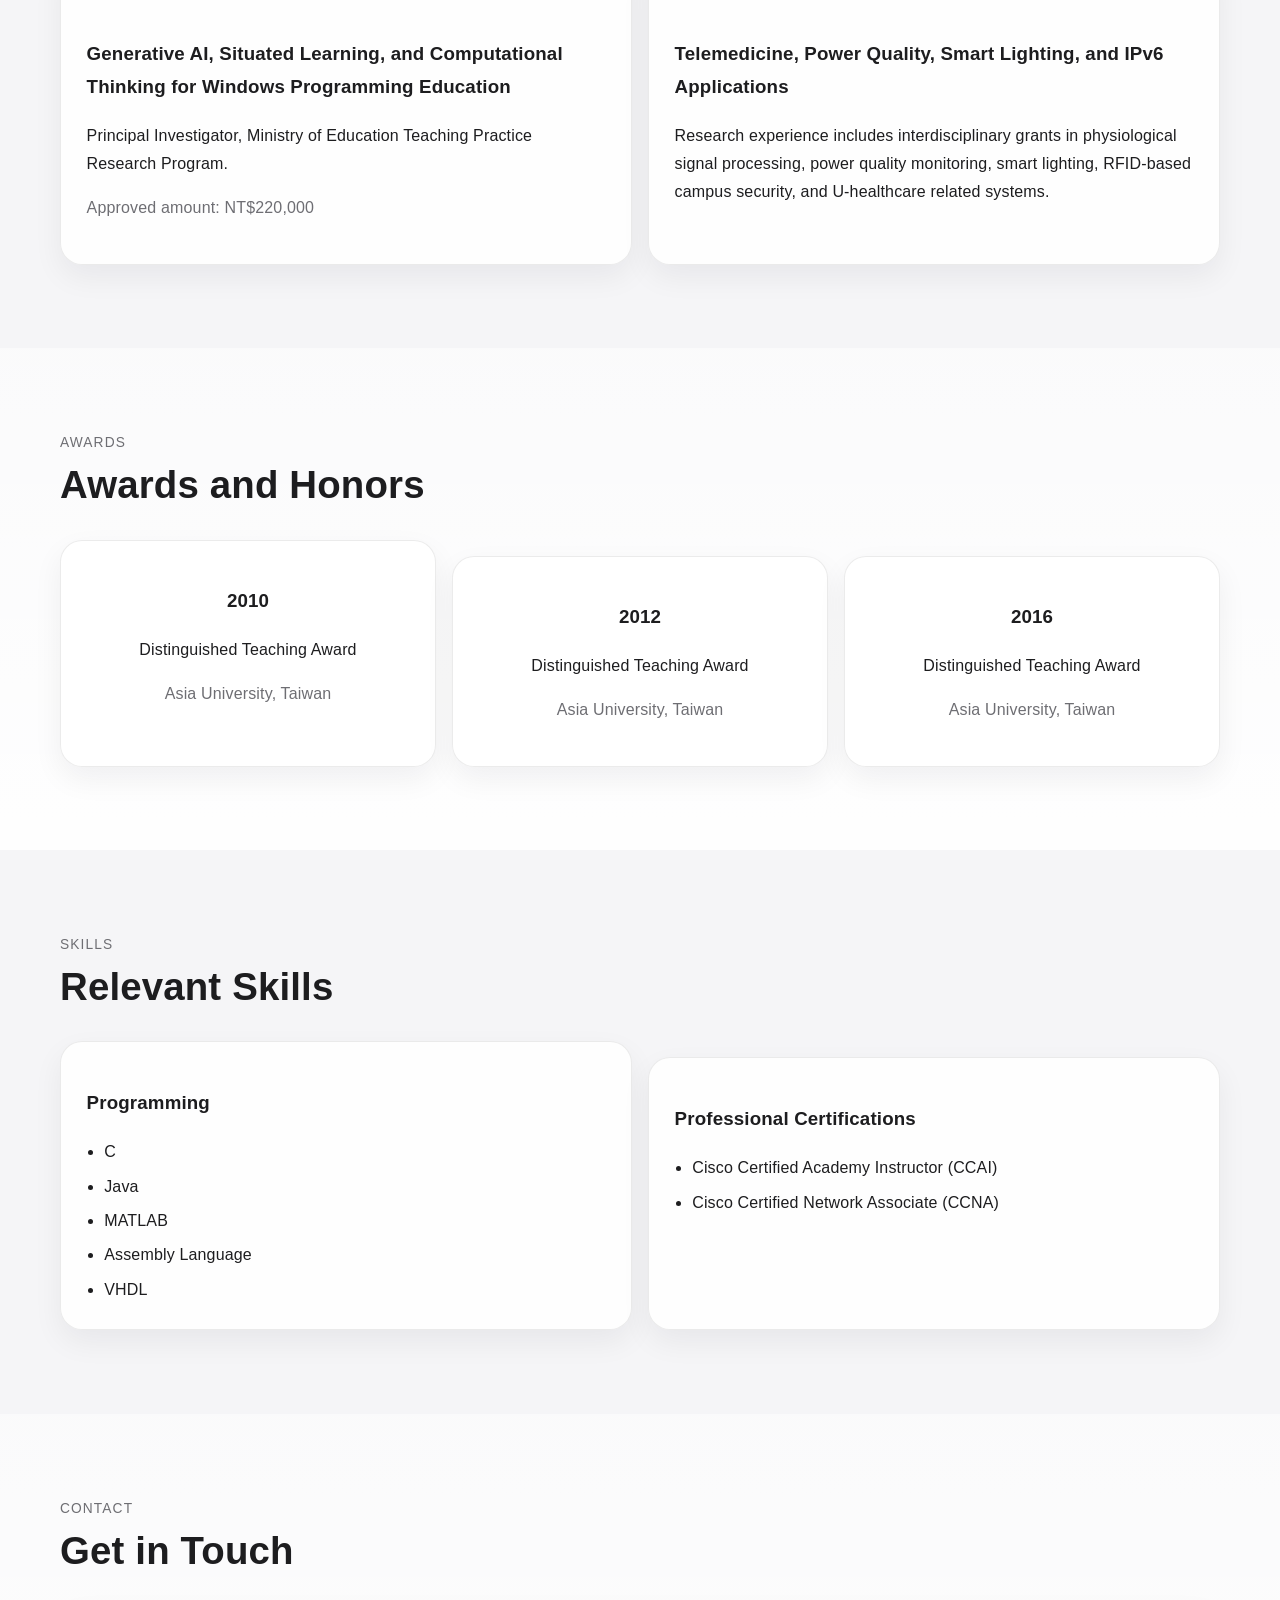
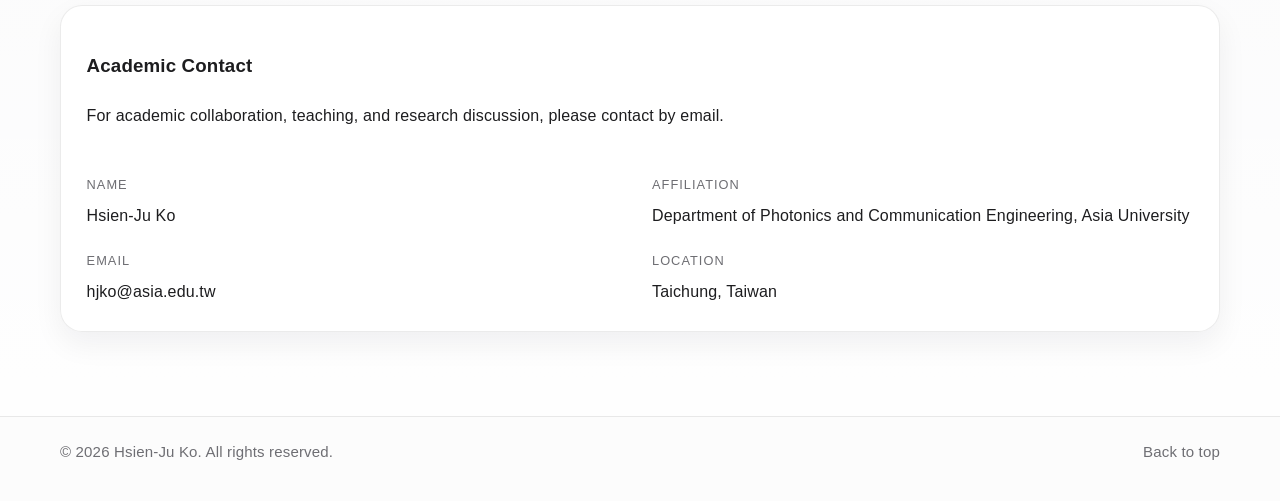
==== commit f78db3a8: "Add files via upload" ====
--- a/index.html
+++ b/index.html
@@ -1,478 +1,485 @@
-<!DOCTYPE html>
-<html lang="en">
-<head>
-  <meta charset="UTF-8" />
-  <meta name="viewport" content="width=device-width, initial-scale=1.0" />
-  <title>Hsien-Ju Ko | Academic Homepage</title>
-  <meta
-    name="description"
-    content="Academic homepage of Hsien-Ju Ko, Associate Professor at Asia University."
-  />
-  <link rel="stylesheet" href="style.css" />
-</head>
-<body>
-  <!-- 頂部固定導覽列 -->
-  <header class="site-header" id="top">
-    <nav class="navbar container">
-      <a href="#top" class="brand">Hsien-Ju Ko</a>
-
-      <button
-        class="menu-toggle"
-        id="menuToggle"
-        aria-label="Open navigation menu"
-        aria-expanded="false"
-        aria-controls="navMenu"
-      >
-        <span></span>
-        <span></span>
-        <span></span>
-      </button>
-
-      <ul class="nav-menu" id="navMenu">
-        <li><a href="#about">About</a></li>
-        <li><a href="#education">Education</a></li>
-        <li><a href="#research">Research</a></li>
-        <li><a href="#publications">Publications</a></li>
-        <li><a href="#projects">Projects</a></li>
-        <li><a href="#awards">Awards</a></li>
-        <li><a href="#skills">Skills</a></li>
-        <li><a href="#contact">Contact</a></li>
-      </ul>
-    </nav>
-  </header>
-
-  <main>
-    <!-- 首頁橫幅輪播 -->
-    <section class="hero">
-      <div class="hero-slider" id="heroSlider">
-        <div class="slide active" style="background-image: url('DSC_8138.png');"></div>
-        <div class="slide" style="background-image: url('DSC_8112.png');"></div>
-        <div class="slide" style="background-image: url('DSC_8081.JPG');"></div>
-        <div class="slide" style="background-image: url('DSC_8113.png');"></div>
-        <div class="slide" style="background-image: url('DSC_8107.png');"></div>
-        <div class="slide" style="background-image: url('DSC_8121.png');"></div>
-
-        <div class="hero-overlay"></div>
-
-        <!-- 標題文字不壓在正中央，改放左下 -->
-        <div class="hero-content container">
-          <p class="eyebrow">Academic Homepage</p>
-          <h1>Hsien-Ju Ko</h1>
-          <p class="hero-subtitle">
-            Associate Professor<br />
-            Department of Photonics and Communication Engineering, Asia University
-          </p>
-        </div>
-
-        <button class="slider-btn prev" id="prevBtn" aria-label="Previous slide">&#10094;</button>
-        <button class="slider-btn next" id="nextBtn" aria-label="Next slide">&#10095;</button>
-
-        <div class="slider-dots" id="sliderDots" aria-label="Slider indicators">
-          <button class="dot active" data-slide="0" aria-label="Go to slide 1"></button>
-          <button class="dot" data-slide="1" aria-label="Go to slide 2"></button>
-          <button class="dot" data-slide="2" aria-label="Go to slide 3"></button>
-          <button class="dot" data-slide="3" aria-label="Go to slide 4"></button>
-          <button class="dot" data-slide="4" aria-label="Go to slide 5"></button>
-          <button class="dot" data-slide="5" aria-label="Go to slide 6"></button>
-        </div>
-      </div>
-    </section>
-
-    <!-- About -->
-    <section class="section fade-in" id="about">
-      <div class="container">
-        <div class="section-heading">
-          <p class="section-kicker">About</p>
-          <h2>Profile</h2>
-        </div>
-
-        <div class="card two-column">
-          <div>
-            <h3 class="name-title">Hsien-Ju Ko</h3>
-            <p class="muted">
-              Associate Professor, Department of Photonics and Communication Engineering,
-              Asia University, Taichung, Taiwan
-            </p>
-          </div>
-
-          <div class="contact-mini">
-            <div class="mini-item">
-              <span class="mini-label">Email</span>
-              <a href="mailto:hjko@asia.edu.tw">hjko@asia.edu.tw</a>
-            </div>
-            <div class="mini-item">
-              <span class="mini-label">Office</span>
-              <span>Asia University, Taichung, Taiwan</span>
-            </div>
-            <div class="mini-item">
-              <span class="mini-label">Cell</span>
-              <span>Hidden for privacy</span>
-            </div>
-          </div>
-        </div>
-
-        <div class="card">
-          <p>
-            Hsien-Ju Ko received the B.S. degree in Marine Engineering from National Taiwan Ocean
-            University in 1998, and the M.S. and Ph.D. degrees in Electrical Engineering from
-            Tatung University in 2000 and 2004, respectively. He joined Asia University in 2006
-            and is currently an Associate Professor in the Department of Photonics and Communication
-            Engineering.
-          </p>
-          <p>
-            His academic and research work spans automatic control, signal processing,
-            artificial intelligence, and computer networks. He has also served as a Technical
-            Program Committee Member of the IEEE International Conference on Cloud Computing. :contentReference[oaicite:1]{index=1}
-          </p>
-        </div>
-      </div>
-    </section>
-
-    <!-- Education -->
-    <section class="section section-alt fade-in" id="education">
-      <div class="container">
-        <div class="section-heading">
-          <p class="section-kicker">Education</p>
-          <h2>Academic Background</h2>
-        </div>
-
-        <div class="timeline">
-          <article class="timeline-item card">
-            <div class="timeline-year">2004</div>
-            <div class="timeline-content">
-              <h3>Ph.D. in Electrical Engineering</h3>
-              <p>Tatung University, Taipei, Taiwan</p>
-              <p class="muted">
-                Concentrations: Automatic Control, Digital Control Systems, Artificial Neural Networks
-              </p>
-              <p class="muted">
-                Dissertation: <em>Analyses and Design of Digital Control Systems under Finite Word Length Effects</em>
-              </p>
-            </div>
-          </article>
-
-          <article class="timeline-item card">
-            <div class="timeline-year">2000</div>
-            <div class="timeline-content">
-              <h3>M.S. in Electrical Engineering</h3>
-              <p>Tatung University, Taipei, Taiwan</p>
-              <p class="muted">
-                Thesis: <em>Performance Analysis of Closed-Loop Stability Bounds with Floating Point Computation</em>
-              </p>
-            </div>
-          </article>
-
-          <article class="timeline-item card">
-            <div class="timeline-year">1998</div>
-            <div class="timeline-content">
-              <h3>B.S. in Marine Engineering</h3>
-              <p>National Taiwan Ocean University, Keelung, Taiwan</p>
-            </div>
-          </article>
-        </div>
-      </div>
-    </section>
-
-    <!-- Research -->
-    <section class="section fade-in" id="research">
-      <div class="container">
-        <div class="section-heading">
-          <p class="section-kicker">Research</p>
-          <h2>Research Interests</h2>
-        </div>
-
-        <div class="chips">
-          <span class="chip">Automatic Control</span>
-          <span class="chip">Signal Processing</span>
-          <span class="chip">Artificial Intelligence</span>
-          <span class="chip">Computer Networks</span>
-          <span class="chip">Digital Control Systems</span>
-          <span class="chip">Finite Precision Analysis</span>
-        </div>
-
-        <div class="grid grid-3">
-          <article class="card">
-            <h3>Control and Stability</h3>
-            <p>
-              Research on digital control systems, finite word length effects, and stability
-              analysis for controller realization and implementation.
-            </p>
-          </article>
-
-          <article class="card">
-            <h3>Signal Processing</h3>
-            <p>
-              Focus on digital filtering, ECG signal processing, adaptive filtering, and
-              computationally efficient system synthesis.
-            </p>
-          </article>
-
-          <article class="card">
-            <h3>AI and Networks</h3>
-            <p>
-              Interests also extend to artificial intelligence, recurrent neural network
-              implementation, and computer network related applications.
-            </p>
-          </article>
-        </div>
-      </div>
-    </section>
-
-    <!-- Publications -->
-    <section class="section section-alt fade-in" id="publications">
-      <div class="container">
-        <div class="section-heading">
-          <p class="section-kicker">Publications</p>
-          <h2>Selected Publications</h2>
-        </div>
-
-        <div class="card">
-          <h3>Journal Articles</h3>
-          <ol class="pub-list">
-            <li>
-              H.-J. Ko, W.-S. Yu, Y.-C. Wang, and J. J. P. Tsai,
-              “Rot-IIR-SSM: Provably Stable and Pole-Interpretable IIR State-Space Model for
-              Streaming ECG Myocardial Infarction Detection,”
-              <em>IEEE Transactions on Biomedical Engineering</em>, accepted and to appear, 2026.
-            </li>
-            <li>
-              H. J. Ko, H. C. Yang, J. J. P. Tsai, and W. S. Yu,
-              “Performance evaluation of infinite impulse response filter synthesis using
-              parallel-Direct-Ladder form under finite word-length effects,”
-              <em>Signal Processing</em>, vol. 210, 2023.
-            </li>
-            <li>
-              Hsien-Ju Ko and Jeffrey J. P. Tsai,
-              “Robust and Computationally Efficient Digital IIR Filter Synthesis and Stability
-              Analysis under Finite Precision Implementations,”
-              <em>IEEE Transactions on Signal Processing</em>, vol. 68, pp. 1807–1822, 2020.
-            </li>
-            <li>
-              Hsien-Ju Ko and Wen-Shyong Yu,
-              “Guaranteed Robust Stability of the Closed-Loop Systems for Digital Controller
-              Implementations via Orthogonal Hermitian Transform,”
-              <em>IEEE Transactions on Systems, Man and Cybernetics Part B</em>,
-              vol. 34, pp. 1923–1932, 2004.
-            </li>
-            <li>
-              Wen-Shyong Yu and Hsien-Ju Ko,
-              “Improved Eigenvalue Sensitivity for Finite-Precision Digital Controller
-              Realizations via Orthogonal Hermitian Transform,”
-              <em>IEE Proceedings - Control Theory and Applications</em>,
-              vol. 150, pp. 365–375, 2003.
-            </li>
-          </ol>
-        </div>
-
-        <div class="card">
-          <h3>Conference Papers</h3>
-          <ol class="pub-list">
-            <li>
-              Hsien-Ju Ko, Hao-Cheng Yang, Yuan-Bin Wang, and Han He,
-              “The Fixed-Point Implementations for Recurrent Neural Networks,”
-              <em>International Conference on System Science and Engineering</em>, 2020.
-            </li>
-            <li>
-              Hsien-Ju Ko,
-              “An improved approach to stability analysis of fixed-point digital control systems
-              under finite word length effects,”
-              <em>SICE Annual Conference</em>, 2010.
-            </li>
-            <li>
-              Hsien-Ju Ko and Wen-Shyong Yu,
-              “Sensitivity minimization for controller implementations: Fixed-point approach,”
-              <em>American Control Conference</em>, 2004.
-            </li>
-          </ol>
-          <p class="muted small-note">
-            Publications are selected and condensed for web presentation from the uploaded CV. :contentReference[oaicite:2]{index=2}
-          </p>
-        </div>
-      </div>
-    </section>
-
-    <!-- Projects -->
-    <section class="section fade-in" id="projects">
-      <div class="container">
-        <div class="section-heading">
-          <p class="section-kicker">Projects</p>
-          <h2>Selected Grants and Projects</h2>
-        </div>
-
-        <div class="grid grid-2">
-          <article class="card">
-            <div class="project-meta">2024–2025</div>
-            <h3>
-              A Deep Neural Network Architecture Based on Highly Robust and Parallel Architecture
-              State Space Model
-            </h3>
-            <p>
-              Principal Investigator, National Science and Technology Council, Taiwan.
-            </p>
-            <p class="muted">Approved amount: NT$800,000</p>
-          </article>
-
-          <article class="card">
-            <div class="project-meta">2023–2024</div>
-            <h3>Design and Implementation of a Novel Parallel Digital Filter Structure</h3>
-            <p>
-              Principal Investigator, National Science and Technology Council, Taiwan.
-            </p>
-            <p class="muted">Approved amount: NT$450,000</p>
-          </article>
-
-          <article class="card">
-            <div class="project-meta">2022–2023</div>
-            <h3>Improved Decision Feedback Equalizer Design</h3>
-            <p>
-              Principal Investigator, National Science and Technology Council, Taiwan.
-            </p>
-            <p class="muted">Approved amount: NT$497,000</p>
-          </article>
-
-          <article class="card">
-            <div class="project-meta">2021–2022</div>
-            <h3>
-              Design and Implementation of Improved Adaptive IIR Filter, Two-Dimensional Filter,
-              and Recurrent Neural Network System
-            </h3>
-            <p>
-              Principal Investigator, National Science and Technology Council, Taiwan.
-            </p>
-            <p class="muted">Approved amount: NT$514,000</p>
-          </article>
-
-          <article class="card">
-            <div class="project-meta">2025–2026</div>
-            <h3>
-              Generative AI, Situated Learning, and Computational Thinking for Windows Programming Education
-            </h3>
-            <p>
-              Principal Investigator, Ministry of Education Teaching Practice Research Program.
-            </p>
-            <p class="muted">Approved amount: NT$220,000</p>
-          </article>
-
-          <article class="card">
-            <div class="project-meta">Earlier Projects</div>
-            <h3>Telemedicine, Power Quality, Smart Lighting, and IPv6 Applications</h3>
-            <p>
-              Research experience includes interdisciplinary grants in physiological signal
-              processing, power quality monitoring, smart lighting, RFID-based campus security,
-              and U-healthcare related systems.
-            </p>
-          </article>
-        </div>
-      </div>
-    </section>
-
-    <!-- Awards -->
-    <section class="section section-alt fade-in" id="awards">
-      <div class="container">
-        <div class="section-heading">
-          <p class="section-kicker">Awards</p>
-          <h2>Awards and Honors</h2>
-        </div>
-
-        <div class="grid grid-3">
-          <article class="card center-card">
-            <h3>2010</h3>
-            <p>Distinguished Teaching Award</p>
-            <p class="muted">Asia University, Taiwan</p>
-          </article>
-
-          <article class="card center-card">
-            <h3>2012</h3>
-            <p>Distinguished Teaching Award</p>
-            <p class="muted">Asia University, Taiwan</p>
-          </article>
-
-          <article class="card center-card">
-            <h3>2016</h3>
-            <p>Distinguished Teaching Award</p>
-            <p class="muted">Asia University, Taiwan</p>
-          </article>
-        </div>
-      </div>
-    </section>
-
-    <!-- Skills -->
-    <section class="section fade-in" id="skills">
-      <div class="container">
-        <div class="section-heading">
-          <p class="section-kicker">Skills</p>
-          <h2>Relevant Skills</h2>
-        </div>
-
-        <div class="grid grid-2">
-          <article class="card">
-            <h3>Programming</h3>
-            <ul class="clean-list">
-              <li>C</li>
-              <li>Java</li>
-              <li>MATLAB</li>
-              <li>Assembly Language</li>
-              <li>VHDL</li>
-            </ul>
-          </article>
-
-          <article class="card">
-            <h3>Professional Certifications</h3>
-            <ul class="clean-list">
-              <li>Cisco Certified Academy Instructor (CCAI)</li>
-              <li>Cisco Certified Network Associate (CCNA)</li>
-            </ul>
-          </article>
-        </div>
-      </div>
-    </section>
-
-    <!-- Contact -->
-    <section class="section section-alt fade-in" id="contact">
-      <div class="container">
-        <div class="section-heading">
-          <p class="section-kicker">Contact</p>
-          <h2>Get in Touch</h2>
-        </div>
-
-        <div class="card contact-card">
-          <div>
-            <h3>Academic Contact</h3>
-            <p>
-              For academic collaboration, teaching, and research discussion, please contact by email.
-            </p>
-          </div>
-
-          <div class="contact-grid">
-            <div>
-              <span class="mini-label">Name</span>
-              <p>Hsien-Ju Ko</p>
-            </div>
-            <div>
-              <span class="mini-label">Affiliation</span>
-              <p>Department of Photonics and Communication Engineering, Asia University</p>
-            </div>
-            <div>
-              <span class="mini-label">Email</span>
-              <p><a href="mailto:hjko@asia.edu.tw">hjko@asia.edu.tw</a></p>
-            </div>
-            <div>
-              <span class="mini-label">Location</span>
-              <p>Taichung, Taiwan</p>
-            </div>
-          </div>
-        </div>
-      </div>
-    </section>
-  </main>
-
-  <footer class="site-footer">
-    <div class="container footer-content">
-      <p>© 2026 Hsien-Ju Ko. All rights reserved.</p>
-      <a href="#top" class="back-top">Back to top</a>
-    </div>
-  </footer>
-
-  <script src="script.js"></script>
-</body>
-</html>+<!DOCTYPE html>
+<html lang="en">
+<head>
+  <meta charset="UTF-8" />
+  <meta name="viewport" content="width=device-width, initial-scale=1.0" />
+  <title>Hsien-Ju Ko | Academic Homepage</title>
+  <meta
+    name="description"
+    content="Academic homepage of Hsien-Ju Ko, Associate Professor at Asia University."
+  />
+  <link rel="stylesheet" href="style.css" />
+</head>
+<body>
+  <!-- 頂部固定導覽列 -->
+  <header class="site-header" id="top">
+    <nav class="navbar container">
+      <a href="#top" class="brand" data-zh="柯賢儒">Hsien-Ju Ko</a>
+
+      <div class="nav-right">
+        <ul class="nav-menu" id="navMenu">
+          <li><a href="#about" data-zh="關於">About</a></li>
+          <li><a href="#education" data-zh="學歷">Education</a></li>
+          <li><a href="#research" data-zh="研究">Research</a></li>
+          <li><a href="#publications" data-zh="著作">Publications</a></li>
+          <li><a href="#projects" data-zh="研究計畫">Projects</a></li>
+          <li><a href="#awards" data-zh="獲獎">Awards</a></li>
+          <li><a href="#skills" data-zh="專長">Skills</a></li>
+          <li><a href="#contact" data-zh="聯絡">Contact</a></li>
+        </ul>
+
+        <div class="lang-switch" role="group" aria-label="Select language / 選擇語言">
+          <button type="button" class="lang-btn" data-lang="en" aria-pressed="true">EN</button>
+          <button type="button" class="lang-btn" data-lang="zh" aria-pressed="false">中文</button>
+        </div>
+
+        <button
+          class="menu-toggle"
+          id="menuToggle"
+          aria-label="Open navigation menu"
+          aria-expanded="false"
+          aria-controls="navMenu"
+        >
+          <span></span>
+          <span></span>
+          <span></span>
+        </button>
+      </div>
+    </nav>
+  </header>
+
+  <main>
+    <!-- 首頁橫幅輪播 -->
+    <section class="hero">
+      <div class="hero-slider" id="heroSlider">
+        <div class="slide active" style="background-image: url('DSC_8138.png');"></div>
+        <div class="slide" style="background-image: url('DSC_8112.png');"></div>
+        <div class="slide" style="background-image: url('DSC_8081.JPG');"></div>
+        <div class="slide" style="background-image: url('DSC_8113.png');"></div>
+        <div class="slide" style="background-image: url('DSC_8107.png');"></div>
+        <div class="slide" style="background-image: url('DSC_8121.png');"></div>
+
+        <div class="hero-overlay"></div>
+
+        <!-- 標題文字不壓在正中央，改放左下 -->
+        <div class="hero-content container">
+          <p class="eyebrow" data-zh="學術個人網頁">Academic Homepage</p>
+          <h1 data-zh="柯賢儒">Hsien-Ju Ko</h1>
+          <p class="hero-subtitle" data-zh="副教授&lt;br /&gt;亞洲大學 資訊工程學系 ／ 人工智慧博士學位學程">
+            Associate Professor<br />
+            Department of Computer Science and Information Engineering / Artificial Intelligence Ph.D. Program, Asia University
+          </p>
+        </div>
+
+        <button class="slider-btn prev" id="prevBtn" aria-label="Previous slide">&#10094;</button>
+        <button class="slider-btn next" id="nextBtn" aria-label="Next slide">&#10095;</button>
+
+        <div class="slider-dots" id="sliderDots" aria-label="Slider indicators">
+          <button class="dot active" data-slide="0" aria-label="Go to slide 1"></button>
+          <button class="dot" data-slide="1" aria-label="Go to slide 2"></button>
+          <button class="dot" data-slide="2" aria-label="Go to slide 3"></button>
+          <button class="dot" data-slide="3" aria-label="Go to slide 4"></button>
+          <button class="dot" data-slide="4" aria-label="Go to slide 5"></button>
+          <button class="dot" data-slide="5" aria-label="Go to slide 6"></button>
+        </div>
+      </div>
+    </section>
+
+    <!-- About -->
+    <section class="section fade-in" id="about">
+      <div class="container">
+        <div class="section-heading">
+          <p class="section-kicker" data-zh="關於">About</p>
+          <h2 data-zh="個人簡介">Profile</h2>
+        </div>
+
+        <div class="card two-column">
+          <div>
+            <h3 class="name-title" data-zh="柯賢儒">Hsien-Ju Ko</h3>
+            <p class="muted" data-zh="亞洲大學 光電與通訊工程學系 副教授，臺灣臺中">
+              Associate Professor, Department of Photonics and Communication Engineering,
+              Asia University, Taichung, Taiwan
+            </p>
+          </div>
+
+          <div class="contact-mini">
+            <div class="mini-item">
+              <span class="mini-label" data-zh="電子郵件">Email</span>
+              <a href="mailto:hjko@asia.edu.tw">hjko@asia.edu.tw</a>
+            </div>
+            <div class="mini-item">
+              <span class="mini-label" data-zh="辦公室">Office</span>
+              <span data-zh="亞洲大學，臺灣臺中">Asia University, Taichung, Taiwan</span>
+            </div>
+            <div class="mini-item">
+              <span class="mini-label" data-zh="手機">Cell</span>
+              <span data-zh="因隱私考量未公開">Hidden for privacy</span>
+            </div>
+          </div>
+        </div>
+
+        <div class="card">
+          <p data-zh="柯賢儒於 1998 年取得國立臺灣海洋大學輪機工程學士學位，並分別於 2000 年與 2004 年取得大同大學電機工程碩士與博士學位。他於 2006 年加入亞洲大學，目前擔任光電與通訊工程學系副教授。">
+            Hsien-Ju Ko received the B.S. degree in Marine Engineering from National Taiwan Ocean
+            University in 1998, and the M.S. and Ph.D. degrees in Electrical Engineering from
+            Tatung University in 2000 and 2004, respectively. He joined Asia University in 2006
+            and is currently an Associate Professor in the Department of Photonics and Communication
+            Engineering.
+          </p>
+          <p data-zh="他的教學與研究涵蓋自動控制、訊號處理、人工智慧與電腦網路，並曾擔任 IEEE 國際雲端運算研討會（IEEE International Conference on Cloud Computing）技術委員會委員。">
+            His academic and research work spans automatic control, signal processing,
+            artificial intelligence, and computer networks. He has also served as a Technical
+            Program Committee Member of the IEEE International Conference on Cloud Computing.
+          </p>
+        </div>
+      </div>
+    </section>
+
+    <!-- Education -->
+    <section class="section section-alt fade-in" id="education">
+      <div class="container">
+        <div class="section-heading">
+          <p class="section-kicker" data-zh="學歷">Education</p>
+          <h2 data-zh="學術背景">Academic Background</h2>
+        </div>
+
+        <div class="timeline">
+          <article class="timeline-item card">
+            <div class="timeline-year">2004</div>
+            <div class="timeline-content">
+              <h3 data-zh="電機工程博士">Ph.D. in Electrical Engineering</h3>
+              <p data-zh="大同大學，臺灣臺北">Tatung University, Taipei, Taiwan</p>
+              <p class="muted" data-zh="研究方向：自動控制、數位控制系統、人工神經網路">
+                Concentrations: Automatic Control, Digital Control Systems, Artificial Neural Networks
+              </p>
+              <p class="muted" data-zh="博士論文：&lt;em&gt;Analyses and Design of Digital Control Systems under Finite Word Length Effects&lt;/em&gt;">
+                Dissertation: <em>Analyses and Design of Digital Control Systems under Finite Word Length Effects</em>
+              </p>
+            </div>
+          </article>
+
+          <article class="timeline-item card">
+            <div class="timeline-year">2000</div>
+            <div class="timeline-content">
+              <h3 data-zh="電機工程碩士">M.S. in Electrical Engineering</h3>
+              <p data-zh="大同大學，臺灣臺北">Tatung University, Taipei, Taiwan</p>
+              <p class="muted" data-zh="碩士論文：&lt;em&gt;Performance Analysis of Closed-Loop Stability Bounds with Floating Point Computation&lt;/em&gt;">
+                Thesis: <em>Performance Analysis of Closed-Loop Stability Bounds with Floating Point Computation</em>
+              </p>
+            </div>
+          </article>
+
+          <article class="timeline-item card">
+            <div class="timeline-year">1998</div>
+            <div class="timeline-content">
+              <h3 data-zh="輪機工程學士">B.S. in Marine Engineering</h3>
+              <p data-zh="國立臺灣海洋大學，臺灣基隆">National Taiwan Ocean University, Keelung, Taiwan</p>
+            </div>
+          </article>
+        </div>
+      </div>
+    </section>
+
+    <!-- Research -->
+    <section class="section fade-in" id="research">
+      <div class="container">
+        <div class="section-heading">
+          <p class="section-kicker" data-zh="研究">Research</p>
+          <h2 data-zh="研究領域">Research Interests</h2>
+        </div>
+
+        <div class="chips">
+          <span class="chip" data-zh="自動控制">Automatic Control</span>
+          <span class="chip" data-zh="訊號處理">Signal Processing</span>
+          <span class="chip" data-zh="人工智慧">Artificial Intelligence</span>
+          <span class="chip" data-zh="電腦網路">Computer Networks</span>
+          <span class="chip" data-zh="數位控制系統">Digital Control Systems</span>
+          <span class="chip" data-zh="有限精度分析">Finite Precision Analysis</span>
+        </div>
+
+        <div class="grid grid-3">
+          <article class="card">
+            <h3 data-zh="控制與穩定度">Control and Stability</h3>
+            <p data-zh="研究數位控制系統、有限字長效應，以及控制器實現與實作的穩定度分析。">
+              Research on digital control systems, finite word length effects, and stability
+              analysis for controller realization and implementation.
+            </p>
+          </article>
+
+          <article class="card">
+            <h3 data-zh="訊號處理">Signal Processing</h3>
+            <p data-zh="著重於數位濾波、心電圖（ECG）訊號處理、適應性濾波，以及高運算效率的系統合成。">
+              Focus on digital filtering, ECG signal processing, adaptive filtering, and
+              computationally efficient system synthesis.
+            </p>
+          </article>
+
+          <article class="card">
+            <h3 data-zh="人工智慧與網路">AI and Networks</h3>
+            <p data-zh="研究興趣亦延伸至人工智慧、循環神經網路（RNN）實作，以及電腦網路相關應用。">
+              Interests also extend to artificial intelligence, recurrent neural network
+              implementation, and computer network related applications.
+            </p>
+          </article>
+        </div>
+      </div>
+    </section>
+
+    <!-- Publications -->
+    <section class="section section-alt fade-in" id="publications">
+      <div class="container">
+        <div class="section-heading">
+          <p class="section-kicker" data-zh="著作">Publications</p>
+          <h2 data-zh="代表著作">Selected Publications</h2>
+        </div>
+
+        <div class="card">
+          <h3 data-zh="期刊論文">Journal Articles</h3>
+          <ol class="pub-list">
+            <li>
+              H.-J. Ko, W.-S. Yu, Y.-C. Wang, and J. J. P. Tsai,
+              “Rot-IIR-SSM: Provably Stable and Pole-Interpretable IIR State-Space Model for
+              Streaming ECG Myocardial Infarction Detection,”
+              <em>IEEE Transactions on Biomedical Engineering</em>, accepted and to appear, 2026.
+            </li>
+            <li>
+              H. J. Ko, H. C. Yang, J. J. P. Tsai, and W. S. Yu,
+              “Performance evaluation of infinite impulse response filter synthesis using
+              parallel-Direct-Ladder form under finite word-length effects,”
+              <em>Signal Processing</em>, vol. 210, 2023.
+            </li>
+            <li>
+              Hsien-Ju Ko and Jeffrey J. P. Tsai,
+              “Robust and Computationally Efficient Digital IIR Filter Synthesis and Stability
+              Analysis under Finite Precision Implementations,”
+              <em>IEEE Transactions on Signal Processing</em>, vol. 68, pp. 1807–1822, 2020.
+            </li>
+            <li>
+              Hsien-Ju Ko and Wen-Shyong Yu,
+              “Guaranteed Robust Stability of the Closed-Loop Systems for Digital Controller
+              Implementations via Orthogonal Hermitian Transform,”
+              <em>IEEE Transactions on Systems, Man and Cybernetics Part B</em>,
+              vol. 34, pp. 1923–1932, 2004.
+            </li>
+            <li>
+              Wen-Shyong Yu and Hsien-Ju Ko,
+              “Improved Eigenvalue Sensitivity for Finite-Precision Digital Controller
+              Realizations via Orthogonal Hermitian Transform,”
+              <em>IEE Proceedings - Control Theory and Applications</em>,
+              vol. 150, pp. 365–375, 2003.
+            </li>
+          </ol>
+        </div>
+
+        <div class="card">
+          <h3 data-zh="研討會論文">Conference Papers</h3>
+          <ol class="pub-list">
+            <li>
+              Hsien-Ju Ko, Hao-Cheng Yang, Yuan-Bin Wang, and Han He,
+              “The Fixed-Point Implementations for Recurrent Neural Networks,”
+              <em>International Conference on System Science and Engineering</em>, 2020.
+            </li>
+            <li>
+              Hsien-Ju Ko,
+              “An improved approach to stability analysis of fixed-point digital control systems
+              under finite word length effects,”
+              <em>SICE Annual Conference</em>, 2010.
+            </li>
+            <li>
+              Hsien-Ju Ko and Wen-Shyong Yu,
+              “Sensitivity minimization for controller implementations: Fixed-point approach,”
+              <em>American Control Conference</em>, 2004.
+            </li>
+          </ol>
+          <p class="muted small-note" data-zh="此處著作係自完整履歷精選整理，以利網頁呈現。">
+            Publications are selected and condensed from his full CV for web presentation.
+          </p>
+        </div>
+      </div>
+    </section>
+
+    <!-- Projects -->
+    <section class="section fade-in" id="projects">
+      <div class="container">
+        <div class="section-heading">
+          <p class="section-kicker" data-zh="研究計畫">Projects</p>
+          <h2 data-zh="代表計畫與補助">Selected Grants and Projects</h2>
+        </div>
+
+        <div class="grid grid-2">
+          <article class="card">
+            <div class="project-meta">2024–2025</div>
+            <h3 data-zh="基於高強健性與平行架構狀態空間模型之深度神經網路架構">
+              A Deep Neural Network Architecture Based on Highly Robust and Parallel Architecture
+              State Space Model
+            </h3>
+            <p data-zh="計畫主持人，國家科學及技術委員會。">
+              Principal Investigator, National Science and Technology Council, Taiwan.
+            </p>
+            <p class="muted" data-zh="核定金額：新臺幣 800,000 元">Approved amount: NT$800,000</p>
+          </article>
+
+          <article class="card">
+            <div class="project-meta">2023–2024</div>
+            <h3 data-zh="新型平行數位濾波器結構之設計與實作">Design and Implementation of a Novel Parallel Digital Filter Structure</h3>
+            <p data-zh="計畫主持人，國家科學及技術委員會。">
+              Principal Investigator, National Science and Technology Council, Taiwan.
+            </p>
+            <p class="muted" data-zh="核定金額：新臺幣 450,000 元">Approved amount: NT$450,000</p>
+          </article>
+
+          <article class="card">
+            <div class="project-meta">2022–2023</div>
+            <h3 data-zh="改良式決策回授等化器設計">Improved Decision Feedback Equalizer Design</h3>
+            <p data-zh="計畫主持人，國家科學及技術委員會。">
+              Principal Investigator, National Science and Technology Council, Taiwan.
+            </p>
+            <p class="muted" data-zh="核定金額：新臺幣 497,000 元">Approved amount: NT$497,000</p>
+          </article>
+
+          <article class="card">
+            <div class="project-meta">2021–2022</div>
+            <h3 data-zh="改良式適應性 IIR 濾波器、二維濾波器與循環神經網路系統之設計與實作">
+              Design and Implementation of Improved Adaptive IIR Filter, Two-Dimensional Filter,
+              and Recurrent Neural Network System
+            </h3>
+            <p data-zh="計畫主持人，國家科學及技術委員會。">
+              Principal Investigator, National Science and Technology Council, Taiwan.
+            </p>
+            <p class="muted" data-zh="核定金額：新臺幣 514,000 元">Approved amount: NT$514,000</p>
+          </article>
+
+          <article class="card">
+            <div class="project-meta">2025–2026</div>
+            <h3 data-zh="生成式 AI、情境學習與運算思維於視窗程式設計教學之應用">
+              Generative AI, Situated Learning, and Computational Thinking for Windows Programming Education
+            </h3>
+            <p data-zh="計畫主持人，教育部教學實踐研究計畫。">
+              Principal Investigator, Ministry of Education Teaching Practice Research Program.
+            </p>
+            <p class="muted" data-zh="核定金額：新臺幣 220,000 元">Approved amount: NT$220,000</p>
+          </article>
+
+          <article class="card">
+            <div class="project-meta" data-zh="早期計畫">Earlier Projects</div>
+            <h3 data-zh="遠距醫療、電能品質、智慧照明與 IPv6 應用">Telemedicine, Power Quality, Smart Lighting, and IPv6 Applications</h3>
+            <p data-zh="研究經歷包含跨領域計畫，涵蓋生理訊號處理、電能品質監測、智慧照明、以 RFID 為基礎的校園安全，以及 U-healthcare（無所不在健康照護）相關系統。">
+              Research experience includes interdisciplinary grants in physiological signal
+              processing, power quality monitoring, smart lighting, RFID-based campus security,
+              and U-healthcare related systems.
+            </p>
+          </article>
+        </div>
+      </div>
+    </section>
+
+    <!-- Awards -->
+    <section class="section section-alt fade-in" id="awards">
+      <div class="container">
+        <div class="section-heading">
+          <p class="section-kicker" data-zh="獲獎">Awards</p>
+          <h2 data-zh="獲獎與榮譽">Awards and Honors</h2>
+        </div>
+
+        <div class="grid grid-3">
+          <article class="card center-card">
+            <h3>2010</h3>
+            <p data-zh="傑出教學獎">Distinguished Teaching Award</p>
+            <p class="muted" data-zh="亞洲大學">Asia University, Taiwan</p>
+          </article>
+
+          <article class="card center-card">
+            <h3>2012</h3>
+            <p data-zh="傑出教學獎">Distinguished Teaching Award</p>
+            <p class="muted" data-zh="亞洲大學">Asia University, Taiwan</p>
+          </article>
+
+          <article class="card center-card">
+            <h3>2016</h3>
+            <p data-zh="傑出教學獎">Distinguished Teaching Award</p>
+            <p class="muted" data-zh="亞洲大學">Asia University, Taiwan</p>
+          </article>
+        </div>
+      </div>
+    </section>
+
+    <!-- Skills -->
+    <section class="section fade-in" id="skills">
+      <div class="container">
+        <div class="section-heading">
+          <p class="section-kicker" data-zh="專長">Skills</p>
+          <h2 data-zh="相關專長">Relevant Skills</h2>
+        </div>
+
+        <div class="grid grid-2">
+          <article class="card">
+            <h3 data-zh="程式設計">Programming</h3>
+            <ul class="clean-list">
+              <li>C</li>
+              <li>Java</li>
+              <li>MATLAB</li>
+              <li data-zh="組合語言">Assembly Language</li>
+              <li>VHDL</li>
+            </ul>
+          </article>
+
+          <article class="card">
+            <h3 data-zh="專業證照">Professional Certifications</h3>
+            <ul class="clean-list">
+              <li data-zh="思科認證學院講師（CCAI）">Cisco Certified Academy Instructor (CCAI)</li>
+              <li data-zh="思科認證網路工程師（CCNA）">Cisco Certified Network Associate (CCNA)</li>
+            </ul>
+          </article>
+        </div>
+      </div>
+    </section>
+
+    <!-- Contact -->
+    <section class="section section-alt fade-in" id="contact">
+      <div class="container">
+        <div class="section-heading">
+          <p class="section-kicker" data-zh="聯絡">Contact</p>
+          <h2 data-zh="聯絡方式">Get in Touch</h2>
+        </div>
+
+        <div class="card contact-card">
+          <div>
+            <h3 data-zh="學術聯絡">Academic Contact</h3>
+            <p data-zh="若有學術合作、教學與研究交流需求，歡迎透過電子郵件聯繫。">
+              For academic collaboration, teaching, and research discussion, please contact by email.
+            </p>
+          </div>
+
+          <div class="contact-grid">
+            <div>
+              <span class="mini-label" data-zh="姓名">Name</span>
+              <p data-zh="柯賢儒">Hsien-Ju Ko</p>
+            </div>
+            <div>
+              <span class="mini-label" data-zh="服務單位">Affiliation</span>
+              <p data-zh="亞洲大學 光電與通訊工程學系">Department of Photonics and Communication Engineering, Asia University</p>
+            </div>
+            <div>
+              <span class="mini-label" data-zh="電子郵件">Email</span>
+              <p><a href="mailto:hjko@asia.edu.tw">hjko@asia.edu.tw</a></p>
+            </div>
+            <div>
+              <span class="mini-label" data-zh="地點">Location</span>
+              <p data-zh="臺灣臺中">Taichung, Taiwan</p>
+            </div>
+          </div>
+        </div>
+      </div>
+    </section>
+  </main>
+
+  <footer class="site-footer">
+    <div class="container footer-content">
+      <p data-zh="© 2026 柯賢儒，版權所有。">© 2026 Hsien-Ju Ko. All rights reserved.</p>
+      <a href="#top" class="back-top" data-zh="回到頂端">Back to top</a>
+    </div>
+  </footer>
+
+  <script src="script.js"></script>
+</body>
+</html>
--- a/style.css
+++ b/style.css
@@ -599,4 +599,77 @@
     flex-direction: column;
     align-items: flex-start;
   }
-}+}
+/* =========================
+   語言切換按鈕（EN / 中文）
+   ========================= */
+.nav-right {
+  display: flex;
+  align-items: center;
+  gap: 1.1rem;
+}
+
+.lang-switch {
+  display: inline-flex;
+  align-items: center;
+  gap: 2px;
+  padding: 3px;
+  border: 1px solid var(--line);
+  border-radius: 999px;
+  background: rgba(255, 255, 255, 0.6);
+  backdrop-filter: blur(10px);
+  flex-shrink: 0;
+}
+
+.lang-btn {
+  border: none;
+  background: transparent;
+  color: var(--text-soft);
+  font-family: inherit;
+  font-size: 0.82rem;
+  font-weight: 500;
+  letter-spacing: 0.01em;
+  line-height: 1;
+  padding: 0.34rem 0.72rem;
+  border-radius: 999px;
+  cursor: pointer;
+  transition: color 0.2s ease, background 0.2s ease, box-shadow 0.2s ease;
+}
+
+.lang-btn:hover {
+  color: var(--text);
+}
+
+.lang-btn[aria-pressed="true"] {
+  background: #ffffff;
+  color: var(--text);
+  box-shadow: 0 1px 3px rgba(0, 0, 0, 0.08);
+}
+
+.lang-btn:focus-visible {
+  outline: 2px solid var(--accent);
+  outline-offset: 2px;
+}
+
+@media (max-width: 768px) {
+  .nav-right {
+    gap: 0.7rem;
+  }
+
+  .lang-btn {
+    padding: 0.3rem 0.6rem;
+    font-size: 0.8rem;
+  }
+}
+
+/* 尊重使用者的「減少動態效果」偏好設定 */
+@media (prefers-reduced-motion: reduce) {
+  *,
+  *::before,
+  *::after {
+    animation-duration: 0.001ms !important;
+    animation-iteration-count: 1 !important;
+    transition-duration: 0.001ms !important;
+    scroll-behavior: auto !important;
+  }
+}
